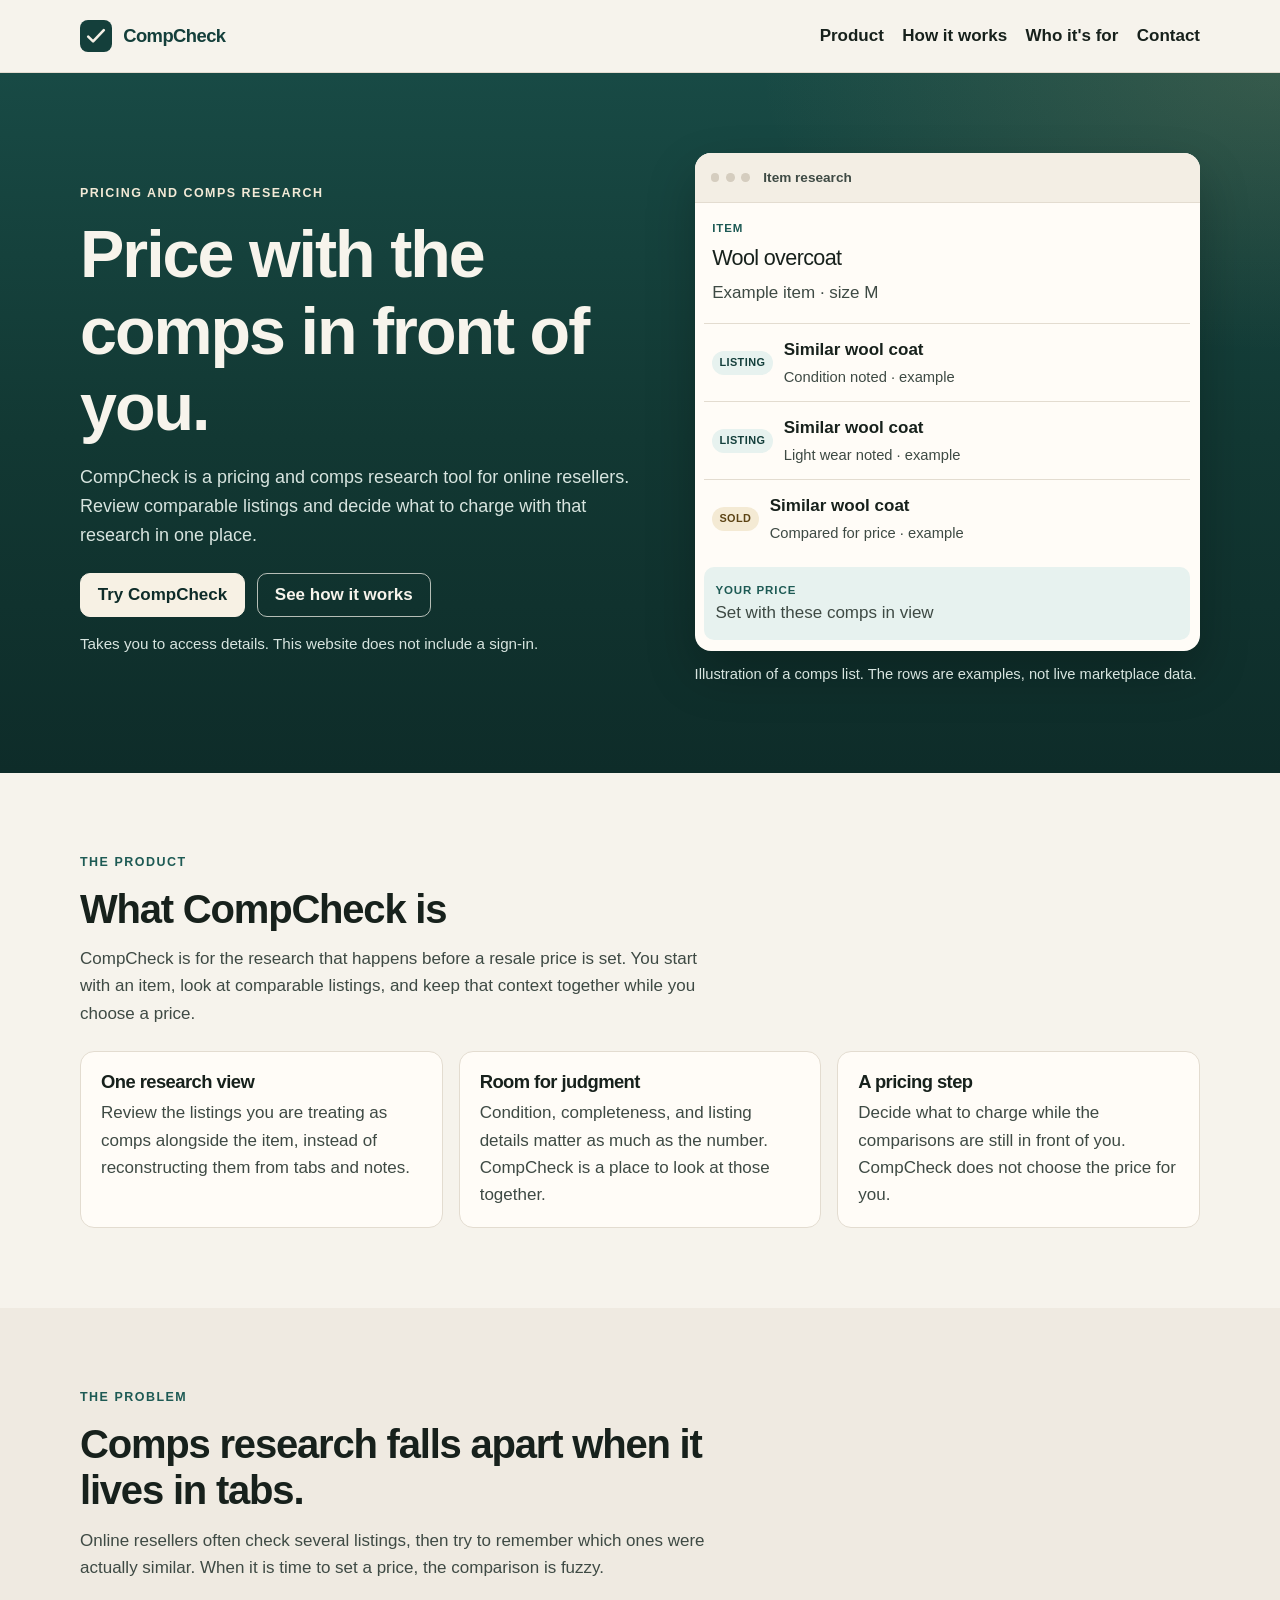
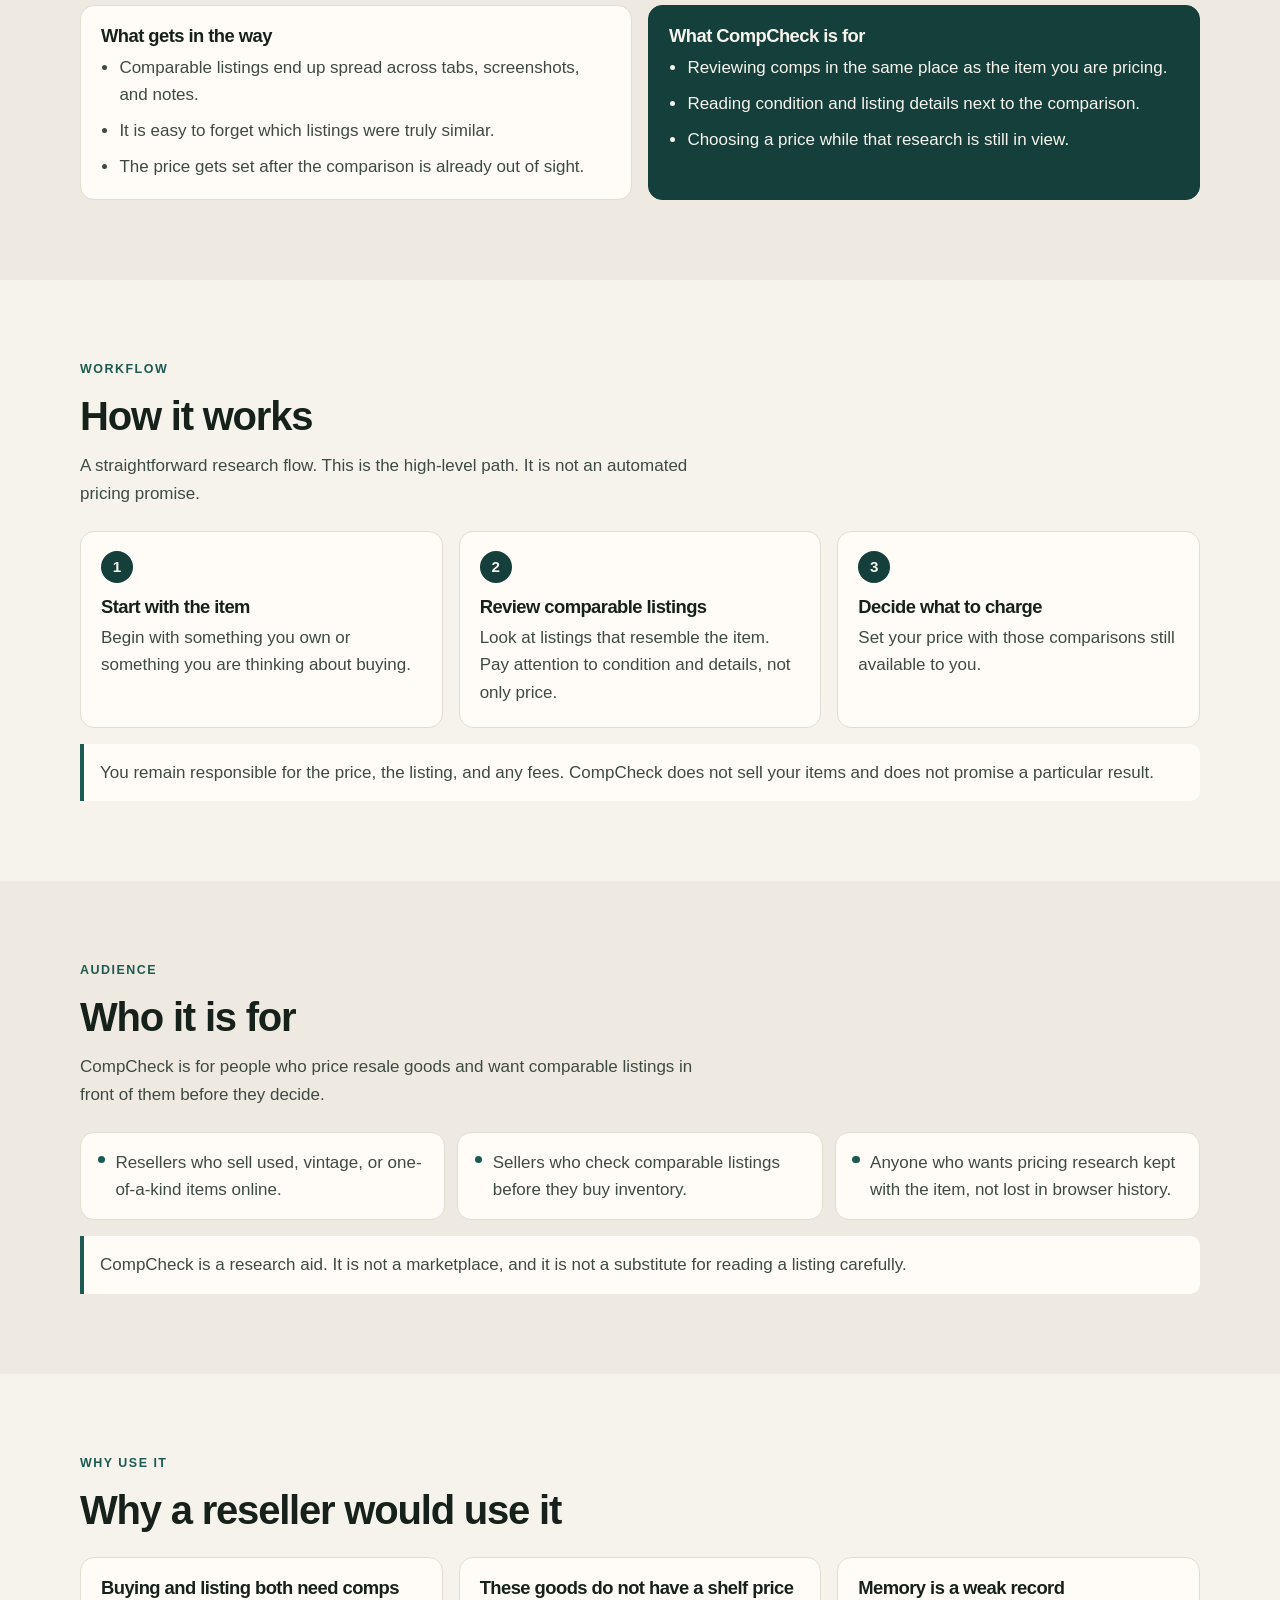
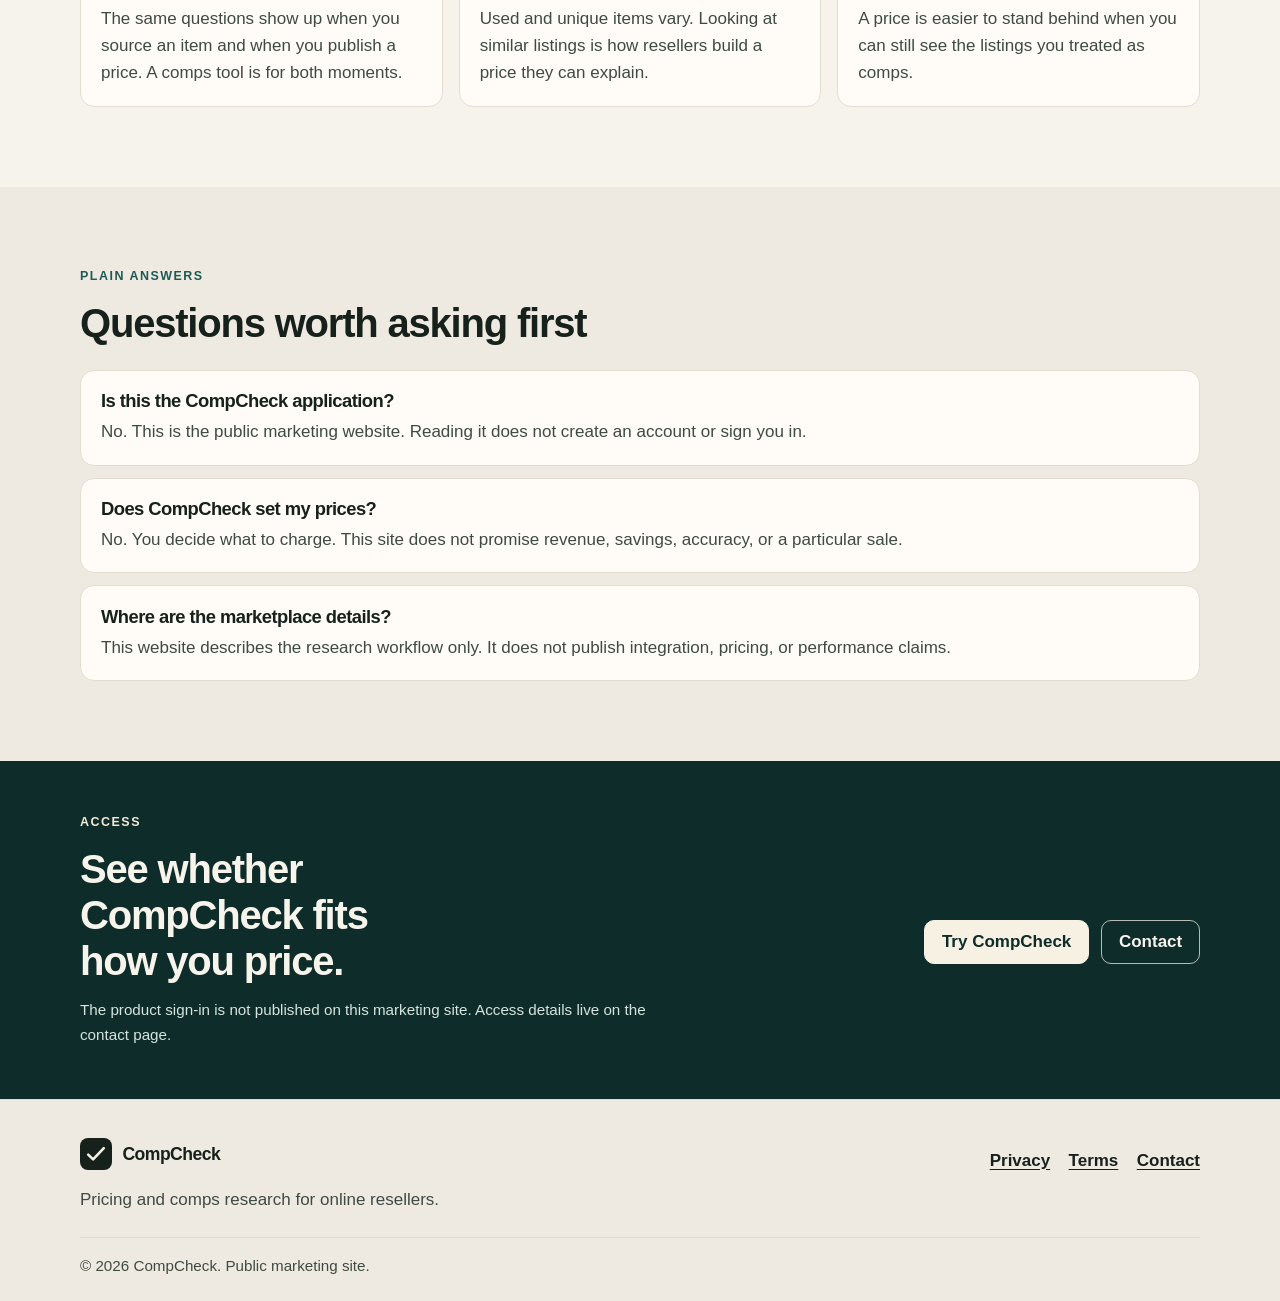
==== site/index.html @ 425932dc "Add the CompCheck public marketing site. Publish a static homepage with placeholder privacy, terms, " ====
<!DOCTYPE html>
<html lang="en">
<head>
  <meta charset="utf-8">
  <meta name="viewport" content="width=device-width, initial-scale=1">
  <title>CompCheck — Pricing and comps research for resellers</title>
  <meta name="description" content="CompCheck helps online resellers research comparable listings and price items with that research in one place.">
  <meta name="color-scheme" content="light">
  <meta name="theme-color" content="#143f3b">
  <meta name="robots" content="index, follow">
  <link rel="canonical" href="https://trippythrifter.github.io/COMPCHECK-homepage/">
  <meta property="og:title" content="CompCheck — Pricing and comps research for resellers">
  <meta property="og:description" content="CompCheck helps online resellers research comparable listings and price items with that research in one place.">
  <meta property="og:type" content="website">
  <meta property="og:url" content="https://trippythrifter.github.io/COMPCHECK-homepage/">
  <meta name="twitter:card" content="summary">
  <meta name="twitter:title" content="CompCheck — Pricing and comps research for resellers">
  <meta name="twitter:description" content="CompCheck helps online resellers research comparable listings and price items with that research in one place.">
  <link rel="icon" href="favicon.svg" type="image/svg+xml">
  <link rel="stylesheet" href="css/styles.css">
  <script type="application/ld+json">
    {
      "@context": "https://schema.org",
      "@type": "WebSite",
      "name": "CompCheck",
      "url": "https://trippythrifter.github.io/COMPCHECK-homepage/",
      "description": "Pricing and comps research for online resellers."
    }
  </script>
  <script>document.documentElement.classList.add("js");</script>
</head>
<body>
  <a class="skip-link" href="#main">Skip to content</a>
  <header class="site-header">
    <div class="container header-inner">
      <a class="brand" href="index.html">
        <svg class="brand-mark" viewBox="0 0 32 32" aria-hidden="true" focusable="false">
          <rect width="32" height="32" rx="8" fill="currentColor"/>
          <path d="M8.2 16.6 13.1 21.4 23.8 10.2" fill="none" stroke="#f4f0e6" stroke-width="2.6" stroke-linecap="round" stroke-linejoin="round"/>
        </svg>
        <span>CompCheck</span>
      </a>
      <button class="nav-toggle" type="button" aria-expanded="false" aria-controls="site-nav">
        <span class="nav-toggle-bars" aria-hidden="true"><span></span><span></span><span></span></span>
        <span class="nav-toggle-label">Menu</span>
      </button>
      <nav id="site-nav" class="site-nav" aria-label="Primary">
        <ul>
          <li><a href="#product">Product</a></li>
          <li><a href="#how-it-works">How it works</a></li>
          <li><a href="#who-its-for">Who it's for</a></li>
          <li><a href="contact.html">Contact</a></li>
        </ul>
      </nav>
    </div>
  </header>
  <main id="main">
    <section class="hero">
      <div class="container hero-grid">
        <div>
          <p class="eyebrow">Pricing and comps research</p>
          <h1>Price with the comps in front of you.</h1>
          <p class="hero-lead">CompCheck is a pricing and comps research tool for online resellers. Review comparable listings and decide what to charge with that research in one place.</p>
          <div class="actions">
            <a class="button button-primary" href="contact.html#request-access" aria-describedby="access-note">Try CompCheck</a>
            <a class="button button-secondary" href="#how-it-works">See how it works</a>
          </div>
          <p class="hero-note" id="access-note">Takes you to access details. This website does not include a sign-in.</p>
        </div>
        <figure class="preview">
          <div class="preview-window" aria-hidden="true">
            <div class="preview-toolbar">
              <span class="dot"></span>
              <span class="dot"></span>
              <span class="dot"></span>
              <span class="preview-title">Item research</span>
            </div>
            <div class="preview-item">
              <p class="preview-kicker">Item</p>
              <p class="preview-heading">Wool overcoat</p>
              <p class="preview-meta">Example item · size M</p>
            </div>
            <ul class="comp-list">
              <li>
                <span class="chip">Listing</span>
                <span class="comp-name">Similar wool coat</span>
                <span class="comp-meta">Condition noted · example</span>
              </li>
              <li>
                <span class="chip">Listing</span>
                <span class="comp-name">Similar wool coat</span>
                <span class="comp-meta">Light wear noted · example</span>
              </li>
              <li>
                <span class="chip chip-sold">Sold</span>
                <span class="comp-name">Similar wool coat</span>
                <span class="comp-meta">Compared for price · example</span>
              </li>
            </ul>
            <div class="preview-price">
              <p class="preview-kicker">Your price</p>
              <p>Set with these comps in view</p>
            </div>
          </div>
          <figcaption>Illustration of a comps list. The rows are examples, not live marketplace data.</figcaption>
        </figure>
      </div>
    </section>

    <section id="product" class="section">
      <div class="container">
        <div class="section-heading">
          <p class="eyebrow">The product</p>
          <h2>What CompCheck is</h2>
          <p class="section-intro">CompCheck is for the research that happens before a resale price is set. You start with an item, look at comparable listings, and keep that context together while you choose a price.</p>
        </div>
        <div class="cards">
          <article class="card">
            <h3>One research view</h3>
            <p>Review the listings you are treating as comps alongside the item, instead of reconstructing them from tabs and notes.</p>
          </article>
          <article class="card">
            <h3>Room for judgment</h3>
            <p>Condition, completeness, and listing details matter as much as the number. CompCheck is a place to look at those together.</p>
          </article>
          <article class="card">
            <h3>A pricing step</h3>
            <p>Decide what to charge while the comparisons are still in front of you. CompCheck does not choose the price for you.</p>
          </article>
        </div>
      </div>
    </section>

    <section id="problem" class="section section-alt">
      <div class="container">
        <div class="section-heading">
          <p class="eyebrow">The problem</p>
          <h2>Comps research falls apart when it lives in tabs.</h2>
          <p class="section-intro">Online resellers often check several listings, then try to remember which ones were actually similar. When it is time to set a price, the comparison is fuzzy.</p>
        </div>
        <div class="split">
          <article class="panel">
            <h3>What gets in the way</h3>
            <ul>
              <li>Comparable listings end up spread across tabs, screenshots, and notes.</li>
              <li>It is easy to forget which listings were truly similar.</li>
              <li>The price gets set after the comparison is already out of sight.</li>
            </ul>
          </article>
          <article class="panel panel-accent">
            <h3>What CompCheck is for</h3>
            <ul>
              <li>Reviewing comps in the same place as the item you are pricing.</li>
              <li>Reading condition and listing details next to the comparison.</li>
              <li>Choosing a price while that research is still in view.</li>
            </ul>
          </article>
        </div>
      </div>
    </section>

    <section id="how-it-works" class="section">
      <div class="container">
        <div class="section-heading">
          <p class="eyebrow">Workflow</p>
          <h2>How it works</h2>
          <p class="section-intro">A straightforward research flow. This is the high-level path. It is not an automated pricing promise.</p>
        </div>
        <ol class="steps">
          <li>
            <span class="step-num" aria-hidden="true">1</span>
            <h3>Start with the item</h3>
            <p>Begin with something you own or something you are thinking about buying.</p>
          </li>
          <li>
            <span class="step-num" aria-hidden="true">2</span>
            <h3>Review comparable listings</h3>
            <p>Look at listings that resemble the item. Pay attention to condition and details, not only price.</p>
          </li>
          <li>
            <span class="step-num" aria-hidden="true">3</span>
            <h3>Decide what to charge</h3>
            <p>Set your price with those comparisons still available to you.</p>
          </li>
        </ol>
        <p class="callout">You remain responsible for the price, the listing, and any fees. CompCheck does not sell your items and does not promise a particular result.</p>
      </div>
    </section>

    <section id="who-its-for" class="section section-alt">
      <div class="container">
        <div class="section-heading">
          <p class="eyebrow">Audience</p>
          <h2>Who it is for</h2>
          <p class="section-intro">CompCheck is for people who price resale goods and want comparable listings in front of them before they decide.</p>
        </div>
        <ul class="audience">
          <li>Resellers who sell used, vintage, or one-of-a-kind items online.</li>
          <li>Sellers who check comparable listings before they buy inventory.</li>
          <li>Anyone who wants pricing research kept with the item, not lost in browser history.</li>
        </ul>
        <p class="callout">CompCheck is a research aid. It is not a marketplace, and it is not a substitute for reading a listing carefully.</p>
      </div>
    </section>

    <section id="why" class="section">
      <div class="container">
        <div class="section-heading">
          <p class="eyebrow">Why use it</p>
          <h2>Why a reseller would use it</h2>
        </div>
        <div class="reasons">
          <article class="reason">
            <h3>Buying and listing both need comps</h3>
            <p>The same questions show up when you source an item and when you publish a price. A comps tool is for both moments.</p>
          </article>
          <article class="reason">
            <h3>These goods do not have a shelf price</h3>
            <p>Used and unique items vary. Looking at similar listings is how resellers build a price they can explain.</p>
          </article>
          <article class="reason">
            <h3>Memory is a weak record</h3>
            <p>A price is easier to stand behind when you can still see the listings you treated as comps.</p>
          </article>
        </div>
      </div>
    </section>

    <section id="questions" class="section section-alt">
      <div class="container">
        <div class="section-heading">
          <p class="eyebrow">Plain answers</p>
          <h2>Questions worth asking first</h2>
        </div>
        <div class="faq">
          <article class="faq-item">
            <h3>Is this the CompCheck application?</h3>
            <p>No. This is the public marketing website. Reading it does not create an account or sign you in.</p>
          </article>
          <article class="faq-item">
            <h3>Does CompCheck set my prices?</h3>
            <p>No. You decide what to charge. This site does not promise revenue, savings, accuracy, or a particular sale.</p>
          </article>
          <article class="faq-item">
            <h3>Where are the marketplace details?</h3>
            <p>This website describes the research workflow only. It does not publish integration, pricing, or performance claims.</p>
          </article>
        </div>
      </div>
    </section>

    <section class="cta-band" aria-labelledby="cta-title">
      <div class="container cta-inner">
        <div>
          <p class="eyebrow">Access</p>
          <h2 id="cta-title">See whether CompCheck fits how you price.</h2>
          <p class="fine-print">The product sign-in is not published on this marketing site. Access details live on the contact page.</p>
        </div>
        <div class="actions">
          <a class="button button-primary" href="contact.html#request-access">Try CompCheck</a>
          <a class="button button-secondary" href="contact.html">Contact</a>
        </div>
      </div>
    </section>
  </main>
  <footer class="site-footer">
    <div class="container footer-grid">
      <div>
        <a class="footer-brand" href="index.html">
          <svg class="brand-mark" viewBox="0 0 32 32" aria-hidden="true" focusable="false">
            <rect width="32" height="32" rx="8" fill="currentColor"/>
            <path d="M8.2 16.6 13.1 21.4 23.8 10.2" fill="none" stroke="#f4f0e6" stroke-width="2.6" stroke-linecap="round" stroke-linejoin="round"/>
          </svg>
          <span>CompCheck</span>
        </a>
        <p class="footer-tag">Pricing and comps research for online resellers.</p>
      </div>
      <nav aria-label="Footer">
        <ul>
          <li><a href="privacy.html">Privacy</a></li>
          <li><a href="terms.html">Terms</a></li>
          <li><a href="contact.html">Contact</a></li>
        </ul>
      </nav>
    </div>
    <div class="container">
      <p class="footer-meta">© 2026 CompCheck. Public marketing site.</p>
    </div>
  </footer>
  <script src="js/nav.js" defer></script>
</body>
</html>
---- site/css/styles.css ----
:root {
  --ink: #17211c;
  --ink-soft: #3e4a44;
  --paper: #f6f3ec;
  --paper-raised: #fffcf7;
  --paper-deep: #efeae1;
  --line: #e3dcd0;
  --spruce: #143f3b;
  --spruce-mid: #1d5a54;
  --spruce-deep: #0e2c29;
  --hero-top: #184a45;
  --foam: #e7f2ef;
  --cream: #f7f4ec;
  --cream-strong: #f7f1e4;
  --brass-soft: #f4ead4;
  --brass-ink: #5c4314;
  --focus: #0c5c56;
  --header-offset: 5.25rem;
  --radius: 14px;
  --font: Inter, "Segoe UI", Roboto, "Helvetica Neue", Arial, sans-serif;
}

*,
*::before,
*::after {
  box-sizing: border-box;
}

html {
  scroll-behavior: smooth;
}

body {
  margin: 0;
  font-family: var(--font);
  font-size: 1.0625rem;
  line-height: 1.6;
  color: var(--ink);
  background: var(--paper);
  overflow-x: clip;
}

img {
  max-width: 100%;
  height: auto;
}

h1,
h2,
h3 {
  margin: 0;
  line-height: 1.15;
  font-weight: 700;
  letter-spacing: -0.03em;
}

p {
  margin: 0;
}

a {
  color: var(--spruce);
}

a:hover {
  color: var(--spruce-deep);
}

:focus-visible {
  outline: 3px solid var(--focus);
  outline-offset: 3px;
}

.skip-link {
  position: absolute;
  left: 1rem;
  top: 1rem;
  z-index: 100;
  padding: 0.6rem 0.85rem;
  border-radius: 8px;
  background: #fff;
  color: var(--ink);
  text-decoration: none;
  font-weight: 700;
  transform: translateY(-200%);
}

.skip-link:focus {
  transform: translateY(0);
}

.container {
  width: min(1120px, calc(100% - 2rem));
  margin-inline: auto;
}

.site-header {
  position: sticky;
  top: 0;
  z-index: 40;
  background: var(--paper);
  border-bottom: 1px solid var(--line);
}

.header-inner {
  position: relative;
  display: flex;
  flex-wrap: wrap;
  align-items: center;
  justify-content: space-between;
  min-height: 4.5rem;
  gap: 0.25rem 1rem;
}

.brand {
  display: inline-flex;
  align-items: center;
  gap: 0.7rem;
  color: var(--spruce);
  text-decoration: none;
  font-weight: 700;
  letter-spacing: -0.03em;
  font-size: 1.15rem;
}

.brand:hover {
  color: var(--spruce-deep);
}

.brand-mark {
  width: 2rem;
  height: 2rem;
  display: block;
  flex: none;
}

.nav-toggle {
  display: none;
  align-items: center;
  gap: 0.55rem;
  min-height: 44px;
  padding: 0.35rem 0.7rem;
  border: 1px solid var(--line);
  border-radius: 10px;
  background: var(--paper-raised);
  color: var(--ink);
  font: inherit;
  font-weight: 700;
  cursor: pointer;
}

.js .nav-toggle {
  display: inline-flex;
}

.nav-toggle-bars {
  display: grid;
  gap: 4px;
  width: 1rem;
}

.nav-toggle-bars span {
  display: block;
  height: 2px;
  border-radius: 2px;
  background: var(--spruce);
}

.site-nav ul {
  list-style: none;
  margin: 0;
  padding: 0;
  display: grid;
}

.site-nav {
  flex: 1 0 100%;
}

.site-nav a {
  display: flex;
  align-items: center;
  min-height: 44px;
  color: var(--ink);
  text-decoration: none;
  font-weight: 600;
}

.site-nav a:hover,
.site-nav a[aria-current="page"] {
  text-decoration: underline;
  text-underline-offset: 0.22em;
}

.js .site-nav {
  display: none;
}

.js .site-nav.is-open {
  display: block;
  position: absolute;
  z-index: 50;
  top: calc(100% + 0.4rem);
  left: 0;
  right: 0;
  padding: 0.35rem 0.85rem 0.7rem;
  border: 1px solid var(--line);
  border-radius: 12px;
  background: var(--paper);
  box-shadow: 0 16px 40px rgba(16, 32, 28, 0.12);
}

.hero {
  background:
    radial-gradient(900px 480px at 100% 0%, rgba(212, 176, 112, 0.16), transparent 58%),
    linear-gradient(180deg, var(--hero-top) 0%, #123833 52%, var(--spruce-deep) 100%);
  color: var(--cream);
}

.hero-grid {
  display: grid;
  gap: 2.5rem;
  align-items: center;
  padding: 3.25rem 0 3.75rem;
}

.eyebrow {
  margin: 0 0 0.8rem;
  font-size: 0.78rem;
  font-weight: 700;
  letter-spacing: 0.12em;
  text-transform: uppercase;
  color: var(--spruce-mid);
}

.hero .eyebrow,
.page-hero .eyebrow,
.cta-band .eyebrow {
  color: #f3ead7;
}

.hero h1 {
  max-width: 11em;
  font-size: clamp(2.4rem, 6vw, 4.15rem);
  color: var(--cream);
}

.hero-lead {
  max-width: 38rem;
  margin-top: 1.1rem;
  font-size: 1.125rem;
  color: #d7e4df;
}

.actions {
  display: flex;
  flex-wrap: wrap;
  gap: 0.75rem;
  margin-top: 1.5rem;
}

.button {
  display: inline-flex;
  align-items: center;
  justify-content: center;
  min-height: 44px;
  padding: 0.65rem 1.05rem;
  border-radius: 10px;
  border: 1px solid transparent;
  font-weight: 700;
  line-height: 1.2;
  text-decoration: none;
}

.button-primary {
  background: var(--spruce);
  border-color: var(--spruce);
  color: var(--cream);
}

.button-primary:hover {
  background: var(--spruce-mid);
  border-color: var(--spruce-mid);
  color: var(--cream);
}

.button-secondary {
  background: transparent;
  border-color: var(--spruce);
  color: var(--spruce);
}

.button-secondary:hover {
  background: var(--foam);
  color: var(--spruce-deep);
}

.hero .button-primary,
.cta-band .button-primary {
  background: var(--cream-strong);
  border-color: var(--cream-strong);
  color: var(--spruce-deep);
}

.hero .button-primary:hover,
.cta-band .button-primary:hover {
  background: #fff;
  border-color: #fff;
  color: var(--spruce-deep);
}

.hero .button-secondary,
.cta-band .button-secondary {
  border-color: rgba(247, 244, 236, 0.72);
  color: var(--cream);
}

.hero .button-secondary:hover,
.cta-band .button-secondary:hover {
  background: rgba(247, 244, 236, 0.08);
  color: #fff;
}

.hero :focus-visible,
.cta-band :focus-visible,
.page-hero :focus-visible {
  outline-color: #f3ead7;
}

.hero-note,
.fine-print {
  margin-top: 0.9rem;
  max-width: 38rem;
  color: #d7e4df;
  font-size: 0.95rem;
}

.preview {
  margin: 0;
}

.preview-window {
  border-radius: 16px;
  background: var(--paper-raised);
  color: var(--ink);
  box-shadow: 0 22px 50px rgba(0, 0, 0, 0.24);
  overflow: hidden;
}

.preview-toolbar {
  display: flex;
  align-items: center;
  gap: 0.4rem;
  padding: 0.85rem 1rem;
  background: #f3eee4;
  border-bottom: 1px solid var(--line);
}

.dot {
  width: 0.55rem;
  height: 0.55rem;
  border-radius: 50%;
  background: #d5cdbf;
}

.preview-title {
  margin-left: 0.45rem;
  font-size: 0.85rem;
  font-weight: 700;
  color: var(--ink-soft);
}

.preview-item,
.preview-price {
  padding: 1rem 1.1rem 0.2rem;
}

.preview-kicker {
  font-size: 0.72rem;
  font-weight: 700;
  letter-spacing: 0.08em;
  text-transform: uppercase;
  color: var(--spruce-mid);
}

.preview-heading {
  margin-top: 0.2rem;
  font-size: 1.35rem;
  letter-spacing: -0.03em;
}

.preview-meta {
  margin: 0.25rem 0 0.85rem;
  color: var(--ink-soft);
}

.comp-list {
  list-style: none;
  margin: 0;
  padding: 0 0.6rem 0.4rem;
}

.comp-list li {
  display: grid;
  grid-template-columns: auto 1fr;
  gap: 0.15rem 0.7rem;
  padding: 0.75rem 0.5rem;
  border-top: 1px solid var(--line);
}

.chip {
  grid-row: span 2;
  align-self: center;
  padding: 0.2rem 0.45rem;
  border-radius: 999px;
  background: var(--foam);
  color: var(--spruce);
  font-size: 0.68rem;
  font-weight: 700;
  letter-spacing: 0.04em;
  text-transform: uppercase;
}

.chip-sold {
  background: var(--brass-soft);
  color: var(--brass-ink);
}

.comp-name {
  font-weight: 700;
}

.comp-meta {
  color: var(--ink-soft);
  font-size: 0.92rem;
}

.preview-price {
  margin: 0.2rem 0.6rem 0.7rem;
  padding: 0.85rem 0.7rem;
  border-radius: 10px;
  background: var(--foam);
}

.preview-price p:last-child {
  color: var(--ink-soft);
}

.preview figcaption {
  margin-top: 0.75rem;
  color: #d7e4df;
  font-size: 0.92rem;
}

.section {
  padding: 4rem 0;
}

.section-alt {
  background: var(--paper-deep);
}

.section-heading {
  max-width: 40rem;
  margin-bottom: 1.5rem;
}

.section-heading h2,
.prose h1,
.page-hero h1 {
  font-size: clamp(1.8rem, 3.4vw, 2.5rem);
}

.section-intro {
  margin-top: 0.85rem;
  color: var(--ink-soft);
  max-width: 42rem;
}

.cards,
.reasons,
.audience,
.split {
  display: grid;
  gap: 1rem;
}

.card,
.panel,
.reason,
.audience li,
.faq-item {
  background: var(--paper-raised);
  border: 1px solid var(--line);
  border-radius: var(--radius);
  padding: 1.2rem 1.25rem;
}

.card h3,
.panel h3,
.reason h3,
.faq-item h3,
.steps h3 {
  font-size: 1.15rem;
  margin-bottom: 0.45rem;
}

.card p,
.panel li,
.reason p,
.audience li,
.faq-item p,
.steps p {
  color: var(--ink-soft);
}

.panel ul {
  margin: 0;
  padding-left: 1.15rem;
}

.panel li + li {
  margin-top: 0.55rem;
}

.audience {
  gap: 0.75rem;
  margin: 0;
  padding: 0;
}

.audience li {
  position: relative;
  list-style: none;
  margin: 0;
  padding: 1rem 1.15rem 1rem 2.15rem;
}

.audience li::before {
  content: "";
  position: absolute;
  left: 1.05rem;
  top: 1.45rem;
  width: 0.45rem;
  height: 0.45rem;
  border-radius: 50%;
  background: var(--spruce-mid);
}

.panel-accent {
  background: var(--spruce);
  border-color: var(--spruce);
  color: var(--cream);
}

.panel-accent h3,
.panel-accent li {
  color: var(--cream);
}

.steps {
  list-style: none;
  margin: 0;
  padding: 0;
  display: grid;
  gap: 1rem;
}

.steps li {
  background: var(--paper-raised);
  border: 1px solid var(--line);
  border-radius: var(--radius);
  padding: 1.2rem 1.25rem 1.3rem;
}

.step-num {
  display: grid;
  place-items: center;
  width: 2rem;
  height: 2rem;
  margin-bottom: 0.8rem;
  border-radius: 999px;
  background: var(--spruce);
  color: var(--cream);
  font-size: 0.95rem;
  font-weight: 700;
}

.callout {
  margin-top: 1rem;
  padding: 0.95rem 1rem;
  border-left: 4px solid var(--spruce-mid);
  background: var(--paper-raised);
  color: var(--ink-soft);
  border-radius: 0 10px 10px 0;
}

.faq {
  display: grid;
  gap: 0.75rem;
}

.cta-band {
  background: var(--spruce-deep);
  color: var(--cream);
}

.cta-inner {
  display: grid;
  gap: 1.25rem;
  padding: 3.25rem 0;
}

.cta-band h2 {
  font-size: clamp(1.8rem, 3.4vw, 2.5rem);
  max-width: 16ch;
}

.page-hero {
  background: var(--spruce);
  color: var(--cream);
  padding: 2.75rem 0 2.4rem;
}

.page-hero p {
  max-width: 40rem;
  margin-top: 0.75rem;
  color: #d7e4df;
}

.prose {
  max-width: 42rem;
}

.prose h2 {
  margin-top: 2rem;
  font-size: 1.45rem;
}

.prose p,
.prose li {
  margin-top: 0.75rem;
}

.prose ul {
  margin: 0.4rem 0 0;
  padding-left: 1.2rem;
}

.prose a {
  font-weight: 700;
  text-underline-offset: 0.18em;
}

.notice {
  padding: 0.95rem 1rem;
  border: 1px solid #d9c59a;
  border-radius: 12px;
  background: var(--brass-soft);
  color: var(--ink);
}

.notice strong {
  color: var(--brass-ink);
}

.site-footer {
  background: var(--paper-deep);
  border-top: 1px solid var(--line);
  padding: 2.4rem 0 1.4rem;
}

.footer-grid {
  display: grid;
  gap: 1.25rem;
}

.footer-brand {
  display: inline-flex;
  align-items: center;
  gap: 0.65rem;
  color: var(--spruce);
  font-weight: 700;
  font-size: 1.1rem;
  letter-spacing: -0.03em;
  text-decoration: none;
}

.footer-tag,
.footer-meta {
  margin-top: 0.45rem;
  color: var(--ink-soft);
}

.site-footer ul {
  list-style: none;
  display: flex;
  flex-wrap: wrap;
  gap: 0.35rem 1.15rem;
  margin: 0;
  padding: 0;
}

.site-footer a {
  color: var(--ink);
  font-weight: 700;
  text-underline-offset: 0.18em;
}

.site-footer nav a {
  display: inline-flex;
  align-items: center;
  min-height: 44px;
}

.footer-meta {
  margin-top: 1.5rem;
  padding-top: 1rem;
  border-top: 1px solid var(--line);
  font-size: 0.95rem;
}

[id] {
  scroll-margin-top: 5.5rem;
}

@media (min-width: 760px) {
  .container {
    width: min(1120px, calc(100% - 3rem));
  }

  .header-inner {
    flex-wrap: nowrap;
  }

  .site-nav {
    flex: 0 1 auto;
  }

  .nav-toggle,
  .js .nav-toggle {
    display: none;
  }

  .js .site-nav,
  .js .site-nav.is-open {
    display: block;
    position: static;
    padding: 0;
    border: 0;
    border-radius: 0;
    background: transparent;
    box-shadow: none;
  }

  .site-nav ul {
    display: flex;
    align-items: center;
    gap: 0.25rem 1.15rem;
  }

  .hero-grid {
    grid-template-columns: 1.05fr 0.95fr;
    gap: 3.5rem;
    padding: 5rem 0 5.4rem;
  }

  .cards,
  .steps,
  .reasons {
    grid-template-columns: repeat(3, 1fr);
  }

  .split {
    grid-template-columns: 1fr 1fr;
    align-items: stretch;
  }

  .cta-inner,
  .footer-grid {
    grid-template-columns: 1.4fr auto;
    align-items: center;
  }

  .footer-grid {
    align-items: start;
  }

  .section {
    padding: 5rem 0;
  }
}

@media (min-width: 1040px) {
  .audience {
    grid-template-columns: repeat(3, 1fr);
  }
}

@media (forced-colors: active) {
  .button,
  .card,
  .panel,
  .steps li,
  .notice,
  .preview-window {
    border: 1px solid CanvasText;
  }
}

@media (prefers-reduced-motion: reduce) {
  html {
    scroll-behavior: auto;
  }
}
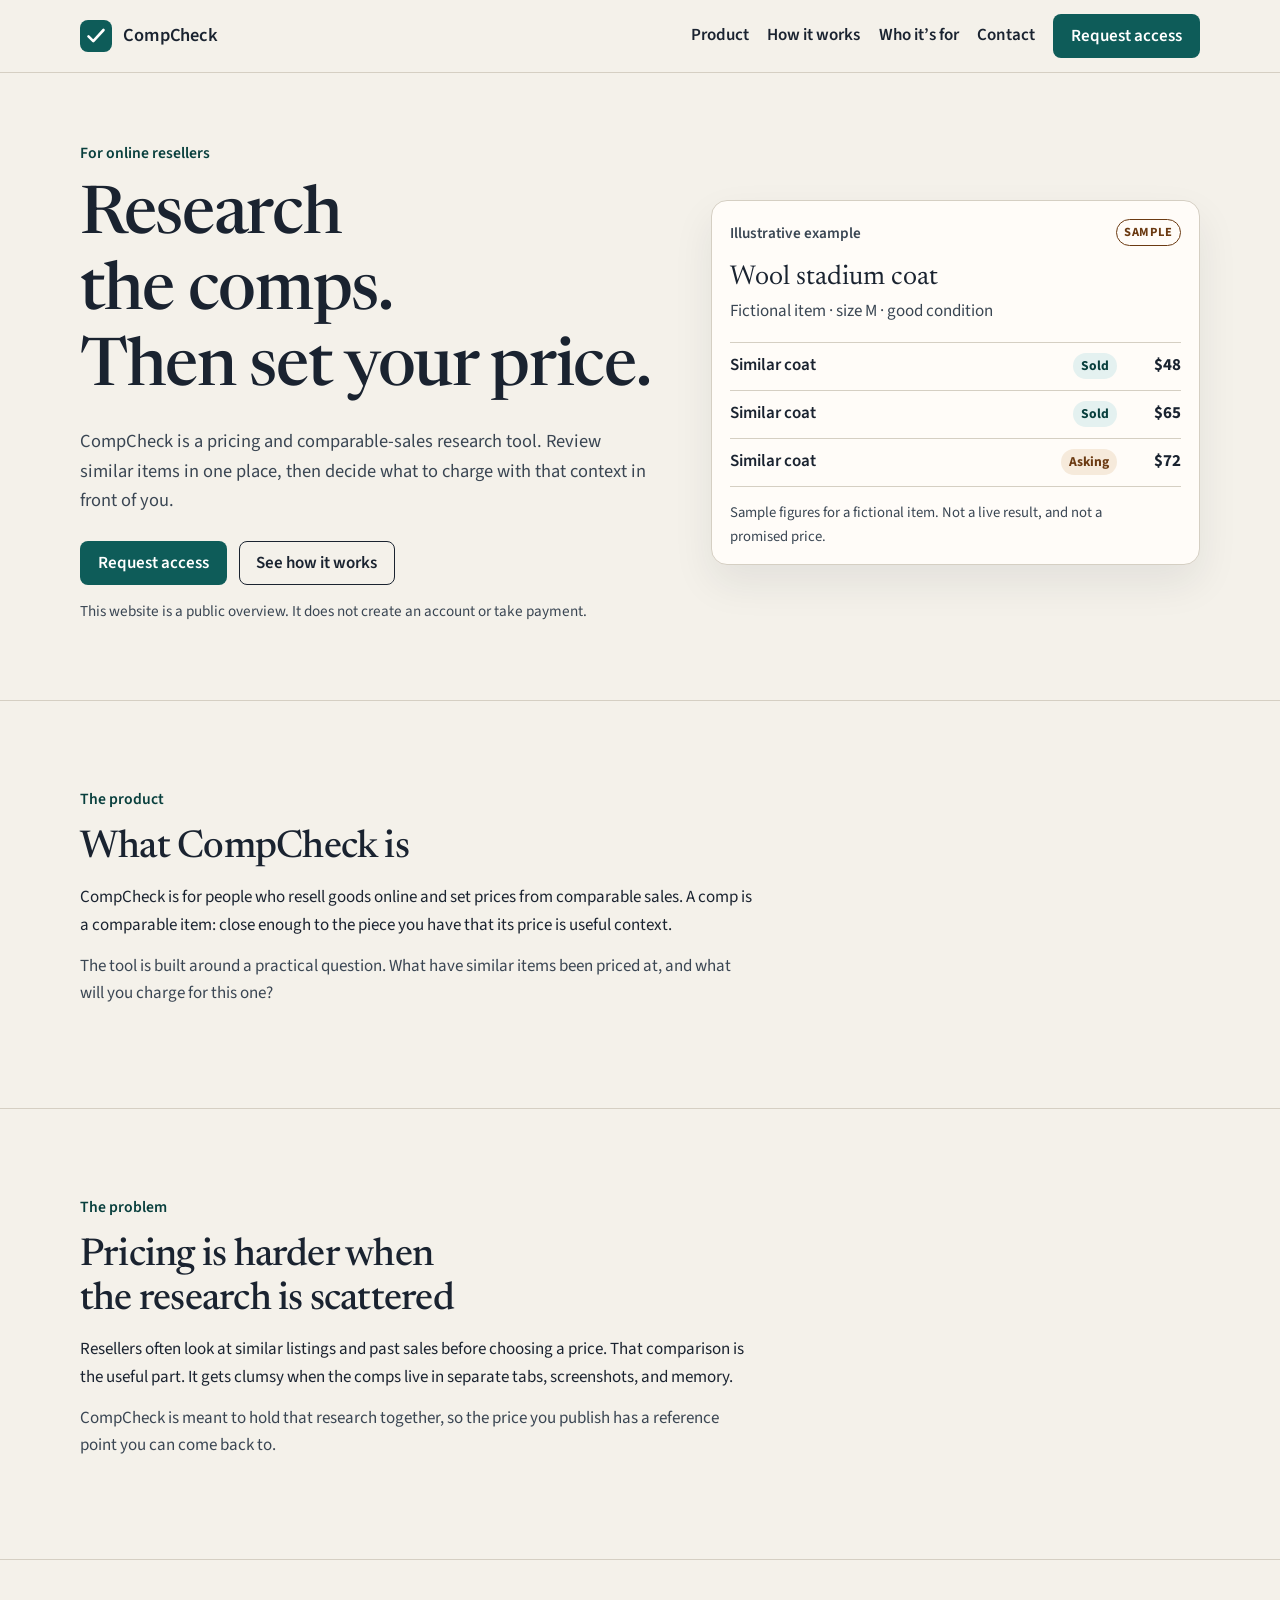
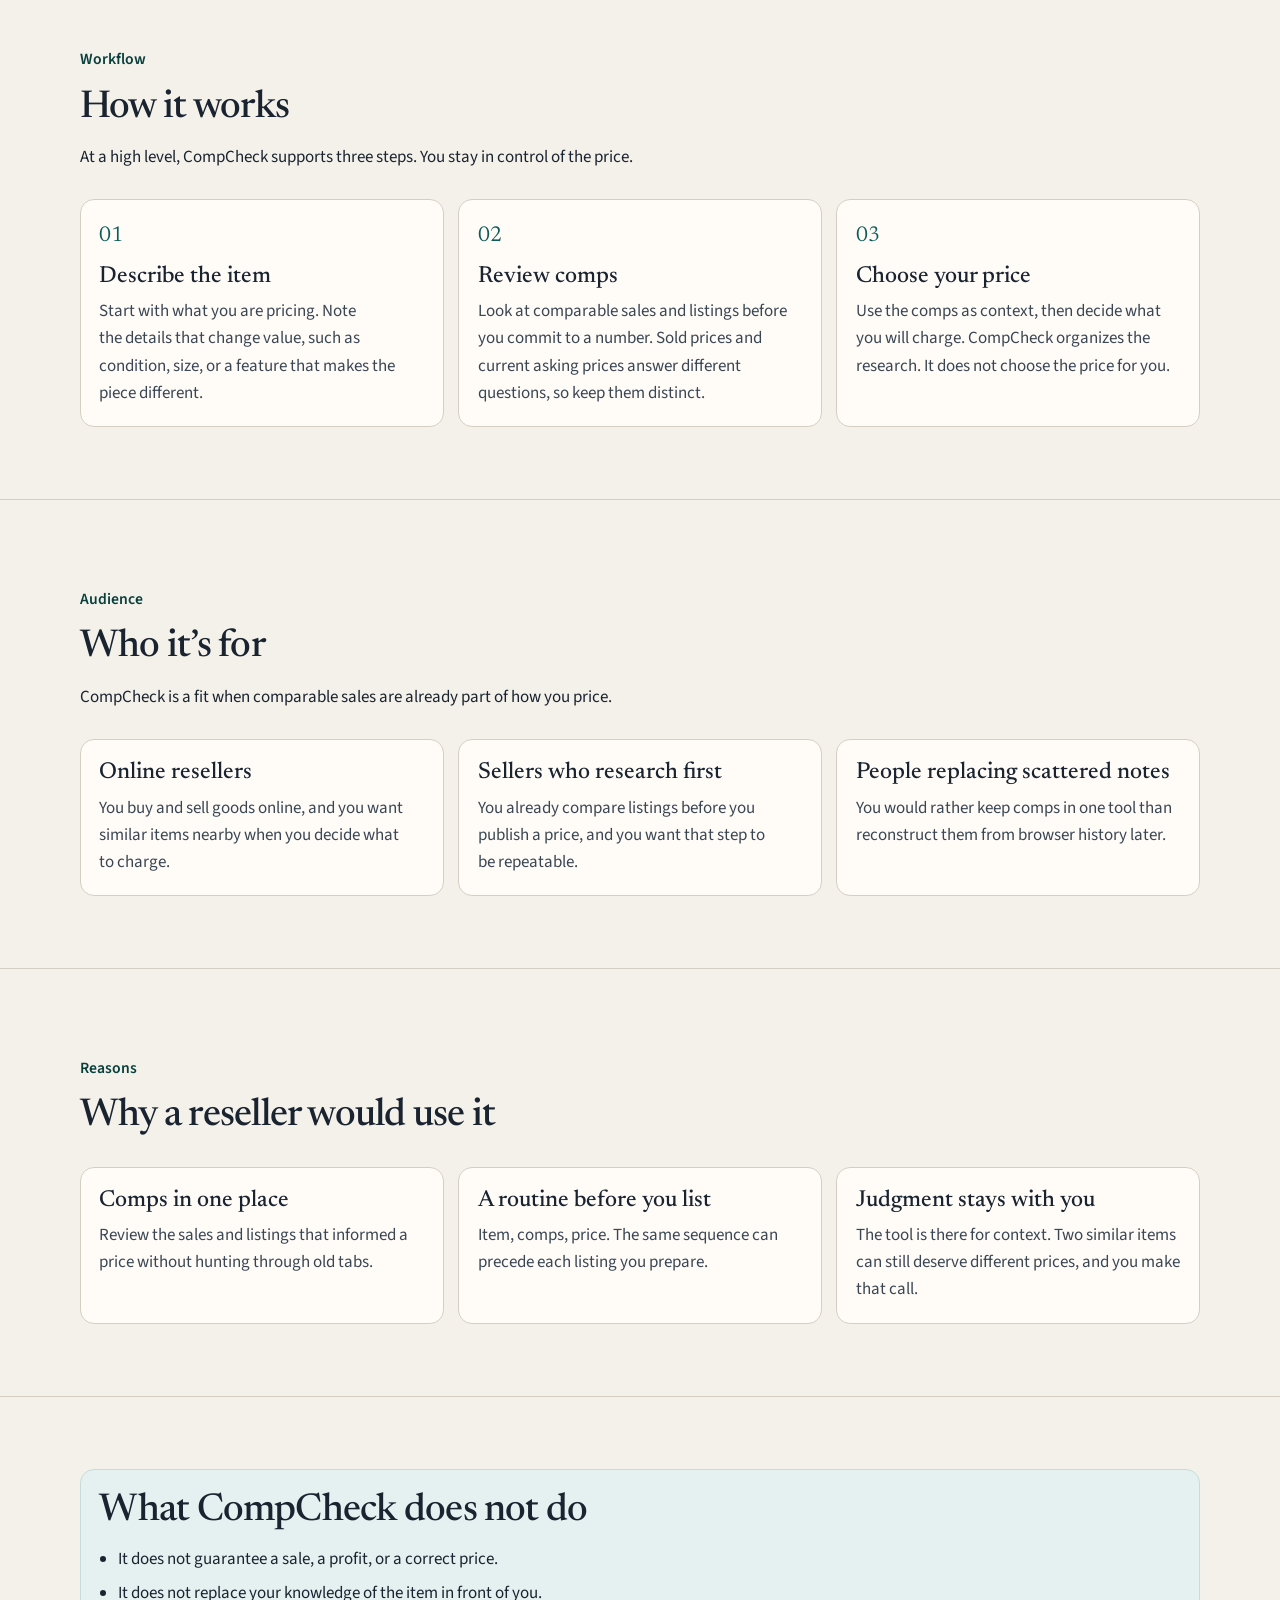
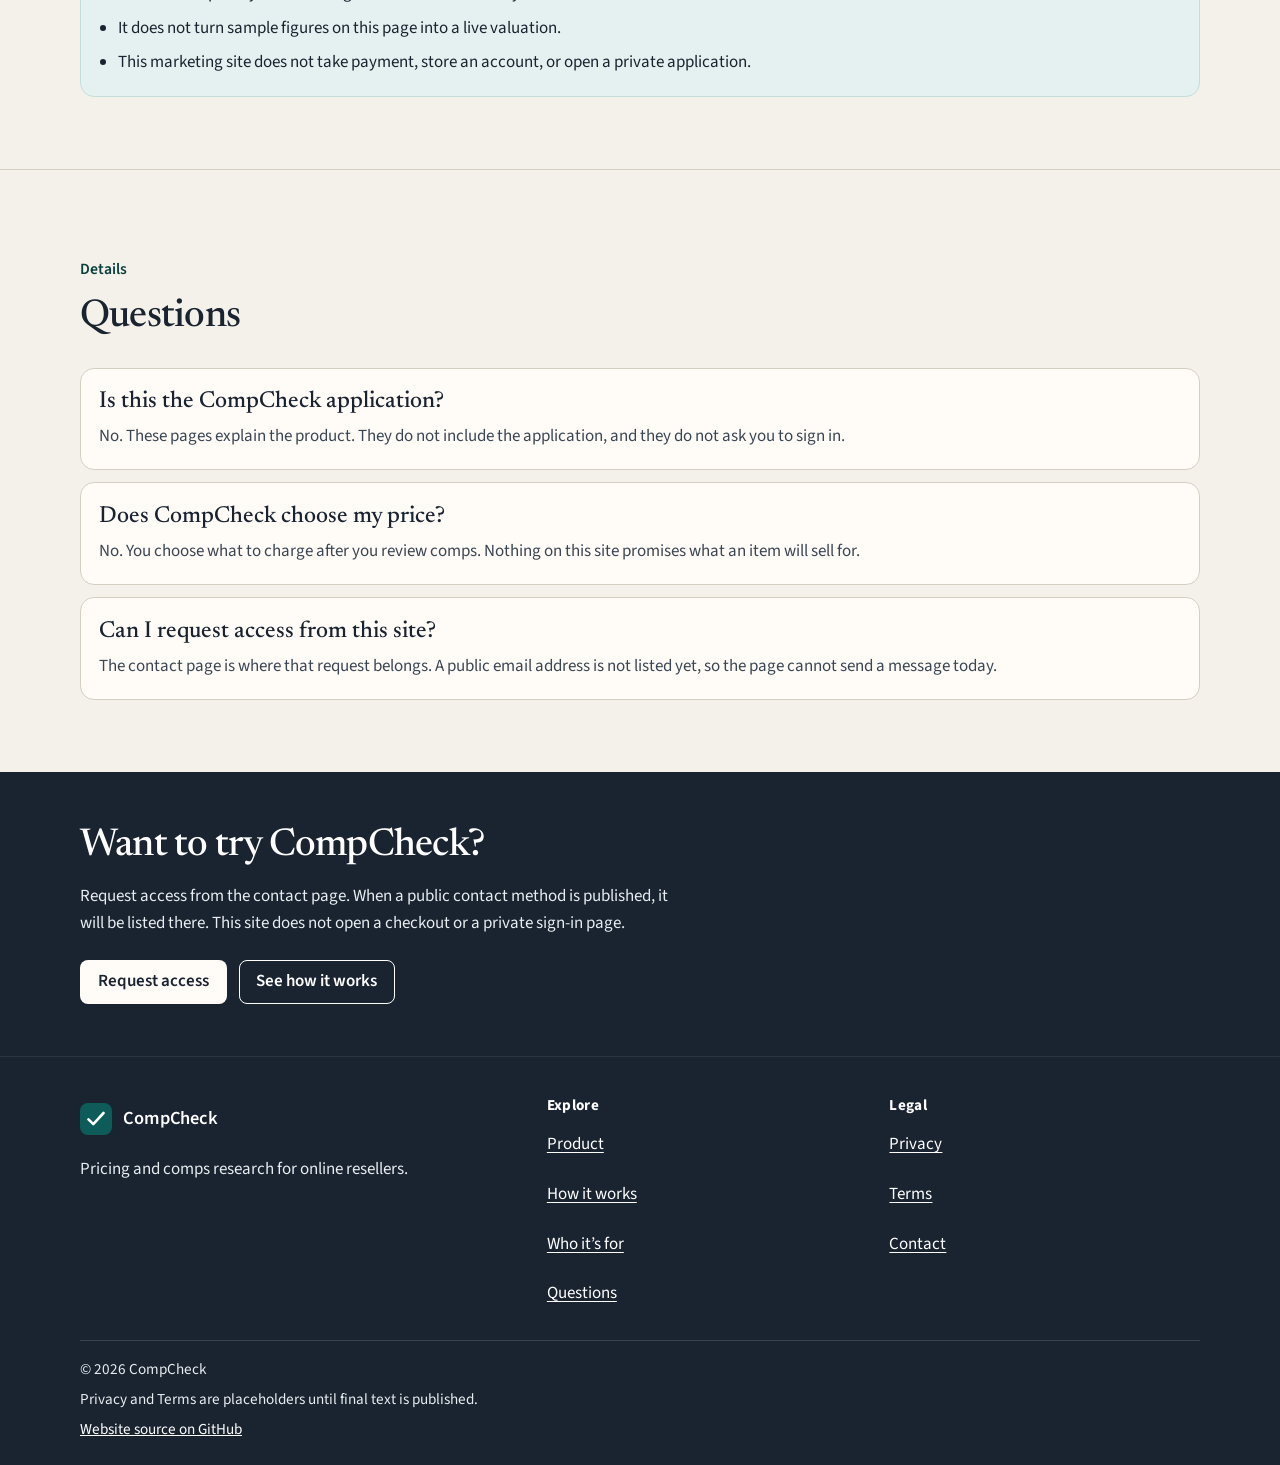
==== commit 3dfcabf6: "Add the CompCheck public marketing site. Publish a static homepage with contact, privacy, and terms " ====
--- a/site/index.html
+++ b/site/index.html
@@ -3,279 +3,296 @@
 <head>
   <meta charset="utf-8">
   <meta name="viewport" content="width=device-width, initial-scale=1">
-  <title>CompCheck — Pricing and comps research for resellers</title>
-  <meta name="description" content="CompCheck helps online resellers research comparable listings and price items with that research in one place.">
-  <meta name="color-scheme" content="light">
-  <meta name="theme-color" content="#143f3b">
-  <meta name="robots" content="index, follow">
+  <title>CompCheck — Reseller pricing and comps research</title>
+  <meta name="description" content="CompCheck helps online resellers review comparable sales before they choose a price. A public overview of the pricing and comps research tool.">
   <link rel="canonical" href="https://trippythrifter.github.io/COMPCHECK-homepage/">
-  <meta property="og:title" content="CompCheck — Pricing and comps research for resellers">
-  <meta property="og:description" content="CompCheck helps online resellers research comparable listings and price items with that research in one place.">
+  <meta name="theme-color" content="#f4f1ea">
+  <meta property="og:title" content="CompCheck — Reseller pricing and comps research">
+  <meta property="og:description" content="CompCheck helps online resellers review comparable sales before they choose a price.">
   <meta property="og:type" content="website">
   <meta property="og:url" content="https://trippythrifter.github.io/COMPCHECK-homepage/">
-  <meta name="twitter:card" content="summary">
-  <meta name="twitter:title" content="CompCheck — Pricing and comps research for resellers">
-  <meta name="twitter:description" content="CompCheck helps online resellers research comparable listings and price items with that research in one place.">
-  <link rel="icon" href="favicon.svg" type="image/svg+xml">
+  <meta property="og:image" content="https://trippythrifter.github.io/COMPCHECK-homepage/assets/og.png">
+  <meta property="og:image:alt" content="CompCheck: research the comps, then set your price.">
+  <meta name="twitter:card" content="summary_large_image">
+  <meta name="twitter:title" content="CompCheck — Reseller pricing and comps research">
+  <meta name="twitter:description" content="CompCheck helps online resellers review comparable sales before they choose a price.">
+  <meta name="twitter:image" content="https://trippythrifter.github.io/COMPCHECK-homepage/assets/og.png">
+  <link rel="icon" href="assets/favicon.svg" type="image/svg+xml">
+  <link rel="icon" href="assets/favicon-32.png" type="image/png" sizes="32x32">
+  <link rel="apple-touch-icon" href="assets/apple-touch-icon.png">
+  <link rel="preload" href="assets/fonts/source-sans-3-latin.woff2" as="font" type="font/woff2" crossorigin>
+  <link rel="preload" href="assets/fonts/newsreader-latin.woff2" as="font" type="font/woff2" crossorigin>
   <link rel="stylesheet" href="css/styles.css">
   <script type="application/ld+json">
-    {
-      "@context": "https://schema.org",
-      "@type": "WebSite",
-      "name": "CompCheck",
-      "url": "https://trippythrifter.github.io/COMPCHECK-homepage/",
-      "description": "Pricing and comps research for online resellers."
-    }
+  {
+    "@context": "https://schema.org",
+    "@type": "WebSite",
+    "name": "CompCheck",
+    "description": "Pricing and comps research for online resellers.",
+    "url": "https://trippythrifter.github.io/COMPCHECK-homepage/"
+  }
   </script>
-  <script>document.documentElement.classList.add("js");</script>
+  <noscript>
+    <style>
+      .nav-toggle { display: none !important; }
+      .header-inner { flex-wrap: wrap; }
+      .site-nav {
+        display: flex !important;
+        position: static !important;
+        flex-direction: column;
+        flex-basis: 100%;
+        padding-bottom: 0.8rem;
+      }
+      @media (min-width: 960px) {
+        .site-nav {
+          flex-direction: row !important;
+          align-items: center;
+          flex-basis: auto;
+          margin-left: auto;
+          padding-bottom: 0;
+        }
+      }
+    </style>
+  </noscript>
 </head>
 <body>
-  <a class="skip-link" href="#main">Skip to content</a>
+  <a class="skip-link" href="#content">Skip to content</a>
   <header class="site-header">
-    <div class="container header-inner">
+    <div class="wrap header-inner">
       <a class="brand" href="index.html">
-        <svg class="brand-mark" viewBox="0 0 32 32" aria-hidden="true" focusable="false">
-          <rect width="32" height="32" rx="8" fill="currentColor"/>
-          <path d="M8.2 16.6 13.1 21.4 23.8 10.2" fill="none" stroke="#f4f0e6" stroke-width="2.6" stroke-linecap="round" stroke-linejoin="round"/>
+        <svg class="brand-mark" width="32" height="32" viewBox="0 0 32 32" aria-hidden="true">
+          <rect width="32" height="32" rx="8" fill="#0e5c59"/>
+          <path d="M8.5 16.4 13.3 21.2 23.5 10" fill="none" stroke="#ffffff" stroke-width="2.6" stroke-linecap="round" stroke-linejoin="round"/>
         </svg>
-        <span>CompCheck</span>
+        <span class="brand-name">CompCheck</span>
       </a>
-      <button class="nav-toggle" type="button" aria-expanded="false" aria-controls="site-nav">
+      <button class="nav-toggle" type="button" aria-expanded="false" aria-controls="site-menu">
         <span class="nav-toggle-bars" aria-hidden="true"><span></span><span></span><span></span></span>
-        <span class="nav-toggle-label">Menu</span>
+        <span class="nav-toggle-text">Menu</span>
       </button>
-      <nav id="site-nav" class="site-nav" aria-label="Primary">
+      <nav id="site-menu" class="site-nav" aria-label="Primary">
+        <ul class="nav-links">
+          <li><a href="#product">Product</a></li>
+          <li><a href="#how-it-works">How it works</a></li>
+          <li><a href="#who-its-for">Who it’s for</a></li>
+          <li><a href="contact.html">Contact</a></li>
+        </ul>
+        <a class="button button-primary" href="contact.html#request">Request access</a>
+      </nav>
+    </div>
+  </header>
+
+  <main id="content">
+    <section class="hero" aria-labelledby="hero-title">
+      <div class="wrap hero-grid">
+        <div>
+          <p class="kicker">For online resellers</p>
+          <h1 id="hero-title">Research the comps. <span class="line">Then set your price.</span></h1>
+          <p class="lede">CompCheck is a pricing and comparable-sales research tool. Review similar items in one place, then decide what to charge with that context in front of you.</p>
+          <div class="hero-actions">
+            <a class="button button-primary" href="contact.html#request">Request access</a>
+            <a class="button button-secondary" href="#how-it-works">See how it works</a>
+          </div>
+          <p class="fine-print">This website is a public overview. It does not create an account or take payment.</p>
+        </div>
+
+        <aside class="hero-example" aria-labelledby="example-title">
+          <div class="example-top">
+            <p class="example-label" id="example-title">Illustrative example</p>
+            <p class="sample-stamp">Sample</p>
+          </div>
+          <p class="example-item">Wool stadium coat</p>
+          <p class="example-meta">Fictional item · size M · good condition</p>
+          <ul class="comp-list" aria-describedby="sample-note">
+            <li>
+              <span class="comp-name">Similar coat</span>
+              <span class="comp-status comp-status-sold">Sold</span>
+              <span class="comp-price">$48</span>
+            </li>
+            <li>
+              <span class="comp-name">Similar coat</span>
+              <span class="comp-status comp-status-sold">Sold</span>
+              <span class="comp-price">$65</span>
+            </li>
+            <li>
+              <span class="comp-name">Similar coat</span>
+              <span class="comp-status comp-status-asking">Asking</span>
+              <span class="comp-price">$72</span>
+            </li>
+          </ul>
+          <p class="sample-note" id="sample-note">Sample figures for a fictional item. Not a live result, and not a promised price.</p>
+        </aside>
+      </div>
+    </section>
+
+    <section class="section" id="product" aria-labelledby="product-title">
+      <div class="wrap">
+        <div class="section-intro stack">
+          <p class="kicker">The product</p>
+          <h2 id="product-title">What CompCheck is</h2>
+          <p>CompCheck is for people who resell goods online and set prices from comparable sales. A comp is a comparable item: close enough to the piece you have that its price is useful context.</p>
+          <p>The tool is built around a practical question. What have similar items been priced at, and what will you charge for this one?</p>
+        </div>
+      </div>
+    </section>
+
+    <section class="section" id="problem" aria-labelledby="problem-title">
+      <div class="wrap">
+        <div class="section-intro stack">
+          <p class="kicker">The problem</p>
+          <h2 id="problem-title">Pricing is harder when the research is scattered</h2>
+          <p>Resellers often look at similar listings and past sales before choosing a price. That comparison is the useful part. It gets clumsy when the comps live in separate tabs, screenshots, and memory.</p>
+          <p>CompCheck is meant to hold that research together, so the price you publish has a reference point you can come back to.</p>
+        </div>
+      </div>
+    </section>
+
+    <section class="section" id="how-it-works" aria-labelledby="how-title">
+      <div class="wrap">
+        <div class="section-intro">
+          <p class="kicker">Workflow</p>
+          <h2 id="how-title">How it works</h2>
+          <p>At a high level, CompCheck supports three steps. You stay in control of the price.</p>
+        </div>
+        <ol class="steps">
+          <li>
+            <span class="step-num" aria-hidden="true">01</span>
+            <h3>Describe the item</h3>
+            <p>Start with what you are pricing. Note the details that change value, such as condition, size, or a feature that makes the piece different.</p>
+          </li>
+          <li>
+            <span class="step-num" aria-hidden="true">02</span>
+            <h3>Review comps</h3>
+            <p>Look at comparable sales and listings before you commit to a number. Sold prices and current asking prices answer different questions, so keep them distinct.</p>
+          </li>
+          <li>
+            <span class="step-num" aria-hidden="true">03</span>
+            <h3>Choose your price</h3>
+            <p>Use the comps as context, then decide what you will charge. CompCheck organizes the research. It does not choose the price for you.</p>
+          </li>
+        </ol>
+      </div>
+    </section>
+
+    <section class="section" id="who-its-for" aria-labelledby="who-title">
+      <div class="wrap">
+        <div class="section-intro">
+          <p class="kicker">Audience</p>
+          <h2 id="who-title">Who it’s for</h2>
+          <p>CompCheck is a fit when comparable sales are already part of how you price.</p>
+        </div>
+        <ul class="card-grid">
+          <li class="card">
+            <h3>Online resellers</h3>
+            <p>You buy and sell goods online, and you want similar items nearby when you decide what to charge.</p>
+          </li>
+          <li class="card">
+            <h3>Sellers who research first</h3>
+            <p>You already compare listings before you publish a price, and you want that step to be repeatable.</p>
+          </li>
+          <li class="card">
+            <h3>People replacing scattered notes</h3>
+            <p>You would rather keep comps in one tool than reconstruct them from browser history later.</p>
+          </li>
+        </ul>
+      </div>
+    </section>
+
+    <section class="section" id="why" aria-labelledby="why-title">
+      <div class="wrap">
+        <div class="section-intro">
+          <p class="kicker">Reasons</p>
+          <h2 id="why-title">Why a reseller would use it</h2>
+        </div>
+        <ul class="card-grid">
+          <li class="card">
+            <h3>Comps in one place</h3>
+            <p>Review the sales and listings that informed a price without hunting through old tabs.</p>
+          </li>
+          <li class="card">
+            <h3>A routine before you list</h3>
+            <p>Item, comps, price. The same sequence can precede each listing you prepare.</p>
+          </li>
+          <li class="card">
+            <h3>Judgment stays with you</h3>
+            <p>The tool is there for context. Two similar items can still deserve different prices, and you make that call.</p>
+          </li>
+        </ul>
+      </div>
+    </section>
+
+    <section class="section" id="limits" aria-labelledby="limits-title">
+      <div class="wrap">
+        <div class="limit-panel">
+          <h2 id="limits-title">What CompCheck does not do</h2>
+          <ul>
+            <li>It does not guarantee a sale, a profit, or a correct price.</li>
+            <li>It does not replace your knowledge of the item in front of you.</li>
+            <li>It does not turn sample figures on this page into a live valuation.</li>
+            <li>This marketing site does not take payment, store an account, or open a private application.</li>
+          </ul>
+        </div>
+      </div>
+    </section>
+
+    <section class="section" id="questions" aria-labelledby="questions-title">
+      <div class="wrap">
+        <div class="section-intro">
+          <p class="kicker">Details</p>
+          <h2 id="questions-title">Questions</h2>
+        </div>
+        <ul class="faq">
+          <li>
+            <h3>Is this the CompCheck application?</h3>
+            <p>No. These pages explain the product. They do not include the application, and they do not ask you to sign in.</p>
+          </li>
+          <li>
+            <h3>Does CompCheck choose my price?</h3>
+            <p>No. You choose what to charge after you review comps. Nothing on this site promises what an item will sell for.</p>
+          </li>
+          <li>
+            <h3>Can I request access from this site?</h3>
+            <p>The contact page is where that request belongs. A public email address is not listed yet, so the page cannot send a message today.</p>
+          </li>
+        </ul>
+      </div>
+    </section>
+
+    <section class="cta-band" aria-labelledby="cta-title">
+      <div class="wrap">
+        <h2 id="cta-title">Want to try CompCheck?</h2>
+        <p>Request access from the contact page. When a public contact method is published, it will be listed there. This site does not open a checkout or a private sign-in page.</p>
+        <div class="hero-actions">
+          <a class="button button-light" href="contact.html#request">Request access</a>
+          <a class="button button-on-dark" href="#how-it-works">See how it works</a>
+        </div>
+      </div>
+    </section>
+  </main>
+
+  <footer class="site-footer">
+    <div class="wrap footer-grid">
+      <div>
+        <a class="brand" href="index.html">
+          <svg class="brand-mark" width="32" height="32" viewBox="0 0 32 32" aria-hidden="true">
+            <rect width="32" height="32" rx="8" fill="#0e5c59"/>
+            <path d="M8.5 16.4 13.3 21.2 23.5 10" fill="none" stroke="#ffffff" stroke-width="2.6" stroke-linecap="round" stroke-linejoin="round"/>
+          </svg>
+          <span class="brand-name">CompCheck</span>
+        </a>
+        <p class="footer-blurb">Pricing and comps research for online resellers.</p>
+      </div>
+      <nav aria-label="Footer">
+        <h2 class="footer-heading">Explore</h2>
         <ul>
           <li><a href="#product">Product</a></li>
           <li><a href="#how-it-works">How it works</a></li>
-          <li><a href="#who-its-for">Who it's for</a></li>
-          <li><a href="contact.html">Contact</a></li>
+          <li><a href="#who-its-for">Who it’s for</a></li>
+          <li><a href="#questions">Questions</a></li>
         </ul>
       </nav>
-    </div>
-  </header>
-  <main id="main">
-    <section class="hero">
-      <div class="container hero-grid">
-        <div>
-          <p class="eyebrow">Pricing and comps research</p>
-          <h1>Price with the comps in front of you.</h1>
-          <p class="hero-lead">CompCheck is a pricing and comps research tool for online resellers. Review comparable listings and decide what to charge with that research in one place.</p>
-          <div class="actions">
-            <a class="button button-primary" href="contact.html#request-access" aria-describedby="access-note">Try CompCheck</a>
-            <a class="button button-secondary" href="#how-it-works">See how it works</a>
-          </div>
-          <p class="hero-note" id="access-note">Takes you to access details. This website does not include a sign-in.</p>
-        </div>
-        <figure class="preview">
-          <div class="preview-window" aria-hidden="true">
-            <div class="preview-toolbar">
-              <span class="dot"></span>
-              <span class="dot"></span>
-              <span class="dot"></span>
-              <span class="preview-title">Item research</span>
-            </div>
-            <div class="preview-item">
-              <p class="preview-kicker">Item</p>
-              <p class="preview-heading">Wool overcoat</p>
-              <p class="preview-meta">Example item · size M</p>
-            </div>
-            <ul class="comp-list">
-              <li>
-                <span class="chip">Listing</span>
-                <span class="comp-name">Similar wool coat</span>
-                <span class="comp-meta">Condition noted · example</span>
-              </li>
-              <li>
-                <span class="chip">Listing</span>
-                <span class="comp-name">Similar wool coat</span>
-                <span class="comp-meta">Light wear noted · example</span>
-              </li>
-              <li>
-                <span class="chip chip-sold">Sold</span>
-                <span class="comp-name">Similar wool coat</span>
-                <span class="comp-meta">Compared for price · example</span>
-              </li>
-            </ul>
-            <div class="preview-price">
-              <p class="preview-kicker">Your price</p>
-              <p>Set with these comps in view</p>
-            </div>
-          </div>
-          <figcaption>Illustration of a comps list. The rows are examples, not live marketplace data.</figcaption>
-        </figure>
-      </div>
-    </section>
-
-    <section id="product" class="section">
-      <div class="container">
-        <div class="section-heading">
-          <p class="eyebrow">The product</p>
-          <h2>What CompCheck is</h2>
-          <p class="section-intro">CompCheck is for the research that happens before a resale price is set. You start with an item, look at comparable listings, and keep that context together while you choose a price.</p>
-        </div>
-        <div class="cards">
-          <article class="card">
-            <h3>One research view</h3>
-            <p>Review the listings you are treating as comps alongside the item, instead of reconstructing them from tabs and notes.</p>
-          </article>
-          <article class="card">
-            <h3>Room for judgment</h3>
-            <p>Condition, completeness, and listing details matter as much as the number. CompCheck is a place to look at those together.</p>
-          </article>
-          <article class="card">
-            <h3>A pricing step</h3>
-            <p>Decide what to charge while the comparisons are still in front of you. CompCheck does not choose the price for you.</p>
-          </article>
-        </div>
-      </div>
-    </section>
-
-    <section id="problem" class="section section-alt">
-      <div class="container">
-        <div class="section-heading">
-          <p class="eyebrow">The problem</p>
-          <h2>Comps research falls apart when it lives in tabs.</h2>
-          <p class="section-intro">Online resellers often check several listings, then try to remember which ones were actually similar. When it is time to set a price, the comparison is fuzzy.</p>
-        </div>
-        <div class="split">
-          <article class="panel">
-            <h3>What gets in the way</h3>
-            <ul>
-              <li>Comparable listings end up spread across tabs, screenshots, and notes.</li>
-              <li>It is easy to forget which listings were truly similar.</li>
-              <li>The price gets set after the comparison is already out of sight.</li>
-            </ul>
-          </article>
-          <article class="panel panel-accent">
-            <h3>What CompCheck is for</h3>
-            <ul>
-              <li>Reviewing comps in the same place as the item you are pricing.</li>
-              <li>Reading condition and listing details next to the comparison.</li>
-              <li>Choosing a price while that research is still in view.</li>
-            </ul>
-          </article>
-        </div>
-      </div>
-    </section>
-
-    <section id="how-it-works" class="section">
-      <div class="container">
-        <div class="section-heading">
-          <p class="eyebrow">Workflow</p>
-          <h2>How it works</h2>
-          <p class="section-intro">A straightforward research flow. This is the high-level path. It is not an automated pricing promise.</p>
-        </div>
-        <ol class="steps">
-          <li>
-            <span class="step-num" aria-hidden="true">1</span>
-            <h3>Start with the item</h3>
-            <p>Begin with something you own or something you are thinking about buying.</p>
-          </li>
-          <li>
-            <span class="step-num" aria-hidden="true">2</span>
-            <h3>Review comparable listings</h3>
-            <p>Look at listings that resemble the item. Pay attention to condition and details, not only price.</p>
-          </li>
-          <li>
-            <span class="step-num" aria-hidden="true">3</span>
-            <h3>Decide what to charge</h3>
-            <p>Set your price with those comparisons still available to you.</p>
-          </li>
-        </ol>
-        <p class="callout">You remain responsible for the price, the listing, and any fees. CompCheck does not sell your items and does not promise a particular result.</p>
-      </div>
-    </section>
-
-    <section id="who-its-for" class="section section-alt">
-      <div class="container">
-        <div class="section-heading">
-          <p class="eyebrow">Audience</p>
-          <h2>Who it is for</h2>
-          <p class="section-intro">CompCheck is for people who price resale goods and want comparable listings in front of them before they decide.</p>
-        </div>
-        <ul class="audience">
-          <li>Resellers who sell used, vintage, or one-of-a-kind items online.</li>
-          <li>Sellers who check comparable listings before they buy inventory.</li>
-          <li>Anyone who wants pricing research kept with the item, not lost in browser history.</li>
-        </ul>
-        <p class="callout">CompCheck is a research aid. It is not a marketplace, and it is not a substitute for reading a listing carefully.</p>
-      </div>
-    </section>
-
-    <section id="why" class="section">
-      <div class="container">
-        <div class="section-heading">
-          <p class="eyebrow">Why use it</p>
-          <h2>Why a reseller would use it</h2>
-        </div>
-        <div class="reasons">
-          <article class="reason">
-            <h3>Buying and listing both need comps</h3>
-            <p>The same questions show up when you source an item and when you publish a price. A comps tool is for both moments.</p>
-          </article>
-          <article class="reason">
-            <h3>These goods do not have a shelf price</h3>
-            <p>Used and unique items vary. Looking at similar listings is how resellers build a price they can explain.</p>
-          </article>
-          <article class="reason">
-            <h3>Memory is a weak record</h3>
-            <p>A price is easier to stand behind when you can still see the listings you treated as comps.</p>
-          </article>
-        </div>
-      </div>
-    </section>
-
-    <section id="questions" class="section section-alt">
-      <div class="container">
-        <div class="section-heading">
-          <p class="eyebrow">Plain answers</p>
-          <h2>Questions worth asking first</h2>
-        </div>
-        <div class="faq">
-          <article class="faq-item">
-            <h3>Is this the CompCheck application?</h3>
-            <p>No. This is the public marketing website. Reading it does not create an account or sign you in.</p>
-          </article>
-          <article class="faq-item">
-            <h3>Does CompCheck set my prices?</h3>
-            <p>No. You decide what to charge. This site does not promise revenue, savings, accuracy, or a particular sale.</p>
-          </article>
-          <article class="faq-item">
-            <h3>Where are the marketplace details?</h3>
-            <p>This website describes the research workflow only. It does not publish integration, pricing, or performance claims.</p>
-          </article>
-        </div>
-      </div>
-    </section>
-
-    <section class="cta-band" aria-labelledby="cta-title">
-      <div class="container cta-inner">
-        <div>
-          <p class="eyebrow">Access</p>
-          <h2 id="cta-title">See whether CompCheck fits how you price.</h2>
-          <p class="fine-print">The product sign-in is not published on this marketing site. Access details live on the contact page.</p>
-        </div>
-        <div class="actions">
-          <a class="button button-primary" href="contact.html#request-access">Try CompCheck</a>
-          <a class="button button-secondary" href="contact.html">Contact</a>
-        </div>
-      </div>
-    </section>
-  </main>
-  <footer class="site-footer">
-    <div class="container footer-grid">
-      <div>
-        <a class="footer-brand" href="index.html">
-          <svg class="brand-mark" viewBox="0 0 32 32" aria-hidden="true" focusable="false">
-            <rect width="32" height="32" rx="8" fill="currentColor"/>
-            <path d="M8.2 16.6 13.1 21.4 23.8 10.2" fill="none" stroke="#f4f0e6" stroke-width="2.6" stroke-linecap="round" stroke-linejoin="round"/>
-          </svg>
-          <span>CompCheck</span>
-        </a>
-        <p class="footer-tag">Pricing and comps research for online resellers.</p>
-      </div>
-      <nav aria-label="Footer">
+      <nav aria-label="Legal">
+        <h2 class="footer-heading">Legal</h2>
         <ul>
           <li><a href="privacy.html">Privacy</a></li>
           <li><a href="terms.html">Terms</a></li>
@@ -283,8 +300,10 @@
         </ul>
       </nav>
     </div>
-    <div class="container">
-      <p class="footer-meta">© 2026 CompCheck. Public marketing site.</p>
+    <div class="wrap footer-base">
+      <p>© 2026 CompCheck</p>
+      <p>Privacy and Terms are placeholders until final text is published.</p>
+      <p><a href="https://github.com/TrippyThrifter/COMPCHECK-homepage">Website source on GitHub</a></p>
     </div>
   </footer>
   <script src="js/nav.js" defer></script>
--- a/site/css/styles.css
+++ b/site/css/styles.css
@@ -1,23 +1,42 @@
+/* CompCheck marketing site
+   Newsreader and Source Sans 3 are used under the SIL Open Font License.
+   License texts: ../assets/fonts/OFL-Newsreader.txt and OFL-SourceSans3.txt. */
+
+@font-face {
+  font-family: "Newsreader";
+  font-style: normal;
+  font-weight: 400 700;
+  font-display: swap;
+  src: url("../assets/fonts/newsreader-latin.woff2") format("woff2");
+}
+
+@font-face {
+  font-family: "Source Sans 3";
+  font-style: normal;
+  font-weight: 400 700;
+  font-display: swap;
+  src: url("../assets/fonts/source-sans-3-latin.woff2") format("woff2");
+}
+
 :root {
-  --ink: #17211c;
-  --ink-soft: #3e4a44;
-  --paper: #f6f3ec;
-  --paper-raised: #fffcf7;
-  --paper-deep: #efeae1;
-  --line: #e3dcd0;
-  --spruce: #143f3b;
-  --spruce-mid: #1d5a54;
-  --spruce-deep: #0e2c29;
-  --hero-top: #184a45;
-  --foam: #e7f2ef;
-  --cream: #f7f4ec;
-  --cream-strong: #f7f1e4;
-  --brass-soft: #f4ead4;
-  --brass-ink: #5c4314;
-  --focus: #0c5c56;
+  --paper: #f4f1ea;
+  --paper-2: #e8e2d6;
+  --ink: #1a2330;
+  --ink-soft: #3a4653;
+  --line: #d5cfc3;
+  --white: #fffcf8;
+  --teal: #0e5c59;
+  --teal-deep: #083f3d;
+  --teal-soft: #e4f1f0;
+  --copper: #6b3a12;
+  --copper-soft: #f6eadb;
+  --footer: #1a2330;
+  --footer-text: #e7edf0;
+  --shadow: 0 18px 40px rgba(26, 35, 48, 0.08);
+  --serif: "Newsreader", "Iowan Old Style", "Palatino Linotype", Palatino, Georgia, serif;
+  --sans: "Source Sans 3", "Segoe UI", sans-serif;
+  --wrap: 1120px;
   --header-offset: 5.25rem;
-  --radius: 14px;
-  --font: Inter, "Segoe UI", Roboto, "Helvetica Neue", Arial, sans-serif;
 }
 
 *,
@@ -27,77 +46,123 @@
 }
 
 html {
-  scroll-behavior: smooth;
+  color-scheme: light;
+}
+
+@media (prefers-reduced-motion: no-preference) {
+  html {
+    scroll-behavior: smooth;
+  }
 }
 
 body {
   margin: 0;
-  font-family: var(--font);
+  background: var(--paper);
+  color: var(--ink);
+  font-family: var(--sans);
   font-size: 1.0625rem;
+  font-weight: 400;
+  font-synthesis: none;
   line-height: 1.6;
-  color: var(--ink);
-  background: var(--paper);
-  overflow-x: clip;
-}
-
-img {
+}
+
+img,
+svg {
   max-width: 100%;
-  height: auto;
+  display: block;
+}
+
+h1,
+h2,
+h3,
+p,
+ul,
+ol,
+dl,
+figure,
+blockquote {
+  margin: 0;
 }
 
 h1,
 h2,
 h3 {
-  margin: 0;
+  font-family: var(--serif);
+  font-weight: 500;
   line-height: 1.15;
-  font-weight: 700;
-  letter-spacing: -0.03em;
-}
-
-p {
-  margin: 0;
+  text-wrap: balance;
+}
+
+h1 {
+  font-size: clamp(2.35rem, 6vw, 4.15rem);
+  letter-spacing: -0.02em;
+}
+
+h2 {
+  font-size: clamp(1.85rem, 3vw, 2.6rem);
+  letter-spacing: -0.02em;
+}
+
+h3 {
+  font-size: 1.45rem;
+  line-height: 1.25;
+}
+
+p,
+li,
+dd {
+  text-wrap: pretty;
 }
 
 a {
-  color: var(--spruce);
+  color: var(--teal-deep);
 }
 
 a:hover {
-  color: var(--spruce-deep);
+  color: var(--teal);
 }
 
 :focus-visible {
-  outline: 3px solid var(--focus);
+  outline: 3px solid var(--teal);
   outline-offset: 3px;
+}
+
+::selection {
+  background: #cfe4e2;
+  color: var(--ink);
 }
 
 .skip-link {
   position: absolute;
   left: 1rem;
-  top: 1rem;
-  z-index: 100;
-  padding: 0.6rem 0.85rem;
+  top: 0.75rem;
+  z-index: 40;
+  transform: translateY(-160%);
+  background: var(--ink);
+  color: var(--white);
+  padding: 0.7rem 1rem;
   border-radius: 8px;
-  background: #fff;
-  color: var(--ink);
   text-decoration: none;
-  font-weight: 700;
-  transform: translateY(-200%);
+  font-weight: 600;
 }
 
 .skip-link:focus {
-  transform: translateY(0);
-}
-
-.container {
-  width: min(1120px, calc(100% - 2rem));
+  transform: none;
+}
+
+.wrap {
+  width: min(var(--wrap), calc(100% - 2rem));
   margin-inline: auto;
+}
+
+[id] {
+  scroll-margin-top: var(--header-offset);
 }
 
 .site-header {
   position: sticky;
   top: 0;
-  z-index: 40;
+  z-index: 30;
   background: var(--paper);
   border-bottom: 1px solid var(--line);
 }
@@ -105,79 +170,96 @@
 .header-inner {
   position: relative;
   display: flex;
-  flex-wrap: wrap;
   align-items: center;
   justify-content: space-between;
   min-height: 4.5rem;
-  gap: 0.25rem 1rem;
+  gap: 1rem;
 }
 
 .brand {
   display: inline-flex;
   align-items: center;
   gap: 0.7rem;
-  color: var(--spruce);
+  color: var(--ink);
   text-decoration: none;
-  font-weight: 700;
-  letter-spacing: -0.03em;
+  font-weight: 600;
+  letter-spacing: -0.01em;
+  min-height: 44px;
+}
+
+.brand-name {
   font-size: 1.15rem;
 }
 
-.brand:hover {
-  color: var(--spruce-deep);
-}
-
 .brand-mark {
-  width: 2rem;
-  height: 2rem;
-  display: block;
+  width: 32px;
+  height: 32px;
   flex: none;
 }
 
 .nav-toggle {
-  display: none;
+  display: inline-flex;
   align-items: center;
   gap: 0.55rem;
   min-height: 44px;
-  padding: 0.35rem 0.7rem;
-  border: 1px solid var(--line);
-  border-radius: 10px;
-  background: var(--paper-raised);
+  min-width: 44px;
+  padding: 0.4rem 0.7rem;
+  border: 1px solid var(--ink);
+  border-radius: 8px;
+  background: transparent;
   color: var(--ink);
   font: inherit;
-  font-weight: 700;
+  font-weight: 600;
   cursor: pointer;
 }
 
-.js .nav-toggle {
+.nav-toggle:hover {
+  background: var(--paper-2);
+}
+
+.nav-toggle-bars {
   display: inline-flex;
-}
-
-.nav-toggle-bars {
-  display: grid;
+  flex-direction: column;
+  justify-content: center;
   gap: 4px;
-  width: 1rem;
+  width: 16px;
 }
 
 .nav-toggle-bars span {
   display: block;
   height: 2px;
-  border-radius: 2px;
-  background: var(--spruce);
-}
-
-.site-nav ul {
+  background: currentColor;
+  border-radius: 1px;
+}
+
+.site-nav {
+  display: none;
+}
+
+.site-nav.is-open {
+  display: flex;
+  flex-direction: column;
+  align-items: stretch;
+  gap: 0.35rem;
+  position: absolute;
+  top: calc(100% + 1px);
+  left: 0;
+  right: 0;
+  padding: 0.4rem 0 1rem;
+  background: var(--paper);
+  border-bottom: 1px solid var(--line);
+  box-shadow: 0 16px 24px rgba(26, 35, 48, 0.08);
+}
+
+.nav-links {
   list-style: none;
   margin: 0;
   padding: 0;
-  display: grid;
-}
-
-.site-nav {
-  flex: 1 0 100%;
-}
-
-.site-nav a {
+  display: flex;
+  flex-direction: column;
+}
+
+.nav-links a {
   display: flex;
   align-items: center;
   min-height: 44px;
@@ -186,446 +268,394 @@
   font-weight: 600;
 }
 
-.site-nav a:hover,
-.site-nav a[aria-current="page"] {
+.nav-links a:hover,
+.nav-links a[aria-current="page"] {
+  color: var(--teal-deep);
   text-decoration: underline;
-  text-underline-offset: 0.22em;
-}
-
-.js .site-nav {
-  display: none;
-}
-
-.js .site-nav.is-open {
-  display: block;
-  position: absolute;
-  z-index: 50;
-  top: calc(100% + 0.4rem);
-  left: 0;
-  right: 0;
-  padding: 0.35rem 0.85rem 0.7rem;
-  border: 1px solid var(--line);
-  border-radius: 12px;
-  background: var(--paper);
-  box-shadow: 0 16px 40px rgba(16, 32, 28, 0.12);
+  text-underline-offset: 0.2em;
+}
+
+.site-nav .button {
+  margin-top: 0.35rem;
+}
+
+.button {
+  display: inline-flex;
+  align-items: center;
+  justify-content: center;
+  min-height: 44px;
+  padding: 0.65rem 1.05rem;
+  border-radius: 8px;
+  border: 1.5px solid transparent;
+  text-decoration: none;
+  font-weight: 600;
+  line-height: 1.2;
+}
+
+.button-primary {
+  background: var(--teal);
+  color: #ffffff;
+}
+
+.button-primary:hover {
+  background: var(--teal-deep);
+  color: #ffffff;
+}
+
+.button-secondary {
+  background: transparent;
+  color: var(--ink);
+  border-color: var(--ink);
+}
+
+.button-secondary:hover {
+  background: var(--paper-2);
+  color: var(--ink);
+}
+
+.button-on-dark {
+  color: #ffffff;
+  border-color: #ffffff;
+  background: transparent;
+}
+
+.button-on-dark:hover {
+  background: rgba(255, 255, 255, 0.12);
+  color: #ffffff;
+}
+
+.button-light {
+  background: var(--white);
+  color: var(--ink);
+}
+
+.button-light:hover {
+  background: var(--teal-soft);
+  color: var(--ink);
 }
 
 .hero {
-  background:
-    radial-gradient(900px 480px at 100% 0%, rgba(212, 176, 112, 0.16), transparent 58%),
-    linear-gradient(180deg, var(--hero-top) 0%, #123833 52%, var(--spruce-deep) 100%);
-  color: var(--cream);
+  padding: 2.75rem 0 3.25rem;
 }
 
 .hero-grid {
   display: grid;
-  gap: 2.5rem;
-  align-items: center;
-  padding: 3.25rem 0 3.75rem;
-}
-
-.eyebrow {
-  margin: 0 0 0.8rem;
-  font-size: 0.78rem;
-  font-weight: 700;
-  letter-spacing: 0.12em;
-  text-transform: uppercase;
-  color: var(--spruce-mid);
-}
-
-.hero .eyebrow,
-.page-hero .eyebrow,
-.cta-band .eyebrow {
-  color: #f3ead7;
-}
-
-.hero h1 {
-  max-width: 11em;
-  font-size: clamp(2.4rem, 6vw, 4.15rem);
-  color: var(--cream);
-}
-
-.hero-lead {
+  gap: 2.25rem;
+}
+
+.kicker {
+  margin-bottom: 0.85rem;
+  color: var(--teal-deep);
+  font-size: 0.98rem;
+  font-weight: 600;
+}
+
+.lede {
+  margin-top: 1.15rem;
   max-width: 38rem;
-  margin-top: 1.1rem;
-  font-size: 1.125rem;
-  color: #d7e4df;
-}
-
-.actions {
+  color: var(--ink-soft);
+  font-size: 1.15rem;
+}
+
+.hero-actions {
   display: flex;
   flex-wrap: wrap;
   gap: 0.75rem;
-  margin-top: 1.5rem;
-}
-
-.button {
-  display: inline-flex;
-  align-items: center;
-  justify-content: center;
-  min-height: 44px;
-  padding: 0.65rem 1.05rem;
-  border-radius: 10px;
-  border: 1px solid transparent;
-  font-weight: 700;
-  line-height: 1.2;
-  text-decoration: none;
-}
-
-.button-primary {
-  background: var(--spruce);
-  border-color: var(--spruce);
-  color: var(--cream);
-}
-
-.button-primary:hover {
-  background: var(--spruce-mid);
-  border-color: var(--spruce-mid);
-  color: var(--cream);
-}
-
-.button-secondary {
-  background: transparent;
-  border-color: var(--spruce);
-  color: var(--spruce);
-}
-
-.button-secondary:hover {
-  background: var(--foam);
-  color: var(--spruce-deep);
-}
-
-.hero .button-primary,
-.cta-band .button-primary {
-  background: var(--cream-strong);
-  border-color: var(--cream-strong);
-  color: var(--spruce-deep);
-}
-
-.hero .button-primary:hover,
-.cta-band .button-primary:hover {
-  background: #fff;
-  border-color: #fff;
-  color: var(--spruce-deep);
-}
-
-.hero .button-secondary,
-.cta-band .button-secondary {
-  border-color: rgba(247, 244, 236, 0.72);
-  color: var(--cream);
-}
-
-.hero .button-secondary:hover,
-.cta-band .button-secondary:hover {
-  background: rgba(247, 244, 236, 0.08);
-  color: #fff;
-}
-
-.hero :focus-visible,
-.cta-band :focus-visible,
-.page-hero :focus-visible {
-  outline-color: #f3ead7;
-}
-
-.hero-note,
+  margin-top: 1.6rem;
+}
+
 .fine-print {
   margin-top: 0.9rem;
+  color: var(--ink-soft);
+  font-size: 0.95rem;
   max-width: 38rem;
-  color: #d7e4df;
+}
+
+.hero-example {
+  background: var(--white);
+  border: 1px solid var(--line);
+  border-radius: 16px;
+  box-shadow: var(--shadow);
+  padding: 1.15rem 1.15rem 1rem;
+}
+
+.example-top {
+  display: flex;
+  justify-content: space-between;
+  align-items: center;
+  gap: 0.75rem;
+  margin-bottom: 1rem;
+}
+
+.sample-stamp {
+  display: inline-flex;
+  align-items: center;
+  min-height: 1.7rem;
+  padding: 0.1rem 0.45rem;
+  border: 1.5px solid var(--copper);
+  border-radius: 999px;
+  color: var(--copper);
+  font-size: 0.78rem;
+  font-weight: 700;
+  letter-spacing: 0.06em;
+  text-transform: uppercase;
+}
+
+.example-label {
+  margin: 0;
+  color: var(--ink-soft);
   font-size: 0.95rem;
-}
-
-.preview {
-  margin: 0;
-}
-
-.preview-window {
-  border-radius: 16px;
-  background: var(--paper-raised);
-  color: var(--ink);
-  box-shadow: 0 22px 50px rgba(0, 0, 0, 0.24);
-  overflow: hidden;
-}
-
-.preview-toolbar {
-  display: flex;
-  align-items: center;
-  gap: 0.4rem;
-  padding: 0.85rem 1rem;
-  background: #f3eee4;
+  font-weight: 600;
+}
+
+.example-item {
+  font-family: var(--serif);
+  font-size: 1.7rem;
+  line-height: 1.15;
+}
+
+.example-meta {
+  margin-top: 0.3rem;
+  color: var(--ink-soft);
+}
+
+.comp-list {
+  list-style: none;
+  margin: 1rem 0 0;
+  padding: 0;
+  border-top: 1px solid var(--line);
+}
+
+.comp-list li {
+  display: grid;
+  grid-template-columns: 1fr auto auto;
+  gap: 0.75rem;
+  align-items: center;
+  min-height: 3rem;
   border-bottom: 1px solid var(--line);
 }
 
-.dot {
-  width: 0.55rem;
-  height: 0.55rem;
-  border-radius: 50%;
-  background: #d5cdbf;
-}
-
-.preview-title {
-  margin-left: 0.45rem;
+.comp-name {
+  font-weight: 600;
+}
+
+.comp-status {
+  display: inline-flex;
+  align-items: center;
+  min-height: 1.6rem;
+  padding: 0.05rem 0.5rem;
+  border-radius: 999px;
   font-size: 0.85rem;
   font-weight: 700;
-  color: var(--ink-soft);
-}
-
-.preview-item,
-.preview-price {
-  padding: 1rem 1.1rem 0.2rem;
-}
-
-.preview-kicker {
-  font-size: 0.72rem;
+}
+
+.comp-status-sold {
+  background: var(--teal-soft);
+  color: var(--teal-deep);
+}
+
+.comp-status-asking {
+  background: var(--copper-soft);
+  color: var(--copper);
+}
+
+.comp-price {
+  font-variant-numeric: tabular-nums;
   font-weight: 700;
-  letter-spacing: 0.08em;
-  text-transform: uppercase;
-  color: var(--spruce-mid);
-}
-
-.preview-heading {
-  margin-top: 0.2rem;
-  font-size: 1.35rem;
-  letter-spacing: -0.03em;
-}
-
-.preview-meta {
-  margin: 0.25rem 0 0.85rem;
-  color: var(--ink-soft);
-}
-
-.comp-list {
-  list-style: none;
-  margin: 0;
-  padding: 0 0.6rem 0.4rem;
-}
-
-.comp-list li {
-  display: grid;
-  grid-template-columns: auto 1fr;
-  gap: 0.15rem 0.7rem;
-  padding: 0.75rem 0.5rem;
-  border-top: 1px solid var(--line);
-}
-
-.chip {
-  grid-row: span 2;
-  align-self: center;
-  padding: 0.2rem 0.45rem;
-  border-radius: 999px;
-  background: var(--foam);
-  color: var(--spruce);
-  font-size: 0.68rem;
-  font-weight: 700;
-  letter-spacing: 0.04em;
-  text-transform: uppercase;
-}
-
-.chip-sold {
-  background: var(--brass-soft);
-  color: var(--brass-ink);
-}
-
-.comp-name {
-  font-weight: 700;
-}
-
-.comp-meta {
+  min-width: 3.2rem;
+  text-align: right;
+}
+
+.sample-note {
+  margin-top: 0.9rem;
   color: var(--ink-soft);
   font-size: 0.92rem;
 }
 
-.preview-price {
-  margin: 0.2rem 0.6rem 0.7rem;
-  padding: 0.85rem 0.7rem;
-  border-radius: 10px;
-  background: var(--foam);
-}
-
-.preview-price p:last-child {
+.section {
+  padding: 3.25rem 0;
+  border-top: 1px solid var(--line);
+}
+
+.section-intro {
+  max-width: 40rem;
+  margin-bottom: 1.75rem;
+}
+
+.section-intro p,
+.stack p + p {
+  margin-top: 0.9rem;
+}
+
+.stack {
+  max-width: 42rem;
+}
+
+.stack p + p {
   color: var(--ink-soft);
 }
 
-.preview figcaption {
-  margin-top: 0.75rem;
-  color: #d7e4df;
-  font-size: 0.92rem;
-}
-
-.section {
-  padding: 4rem 0;
-}
-
-.section-alt {
-  background: var(--paper-deep);
-}
-
-.section-heading {
-  max-width: 40rem;
-  margin-bottom: 1.5rem;
-}
-
-.section-heading h2,
-.prose h1,
-.page-hero h1 {
-  font-size: clamp(1.8rem, 3.4vw, 2.5rem);
-}
-
-.section-intro {
-  margin-top: 0.85rem;
-  color: var(--ink-soft);
-  max-width: 42rem;
-}
-
-.cards,
-.reasons,
-.audience,
-.split {
+.card-grid,
+.steps {
+  list-style: none;
+  padding: 0;
   display: grid;
-  gap: 1rem;
+  gap: 0.9rem;
 }
 
 .card,
-.panel,
-.reason,
-.audience li,
-.faq-item {
-  background: var(--paper-raised);
+.steps li,
+.faq li {
+  background: var(--white);
   border: 1px solid var(--line);
-  border-radius: var(--radius);
-  padding: 1.2rem 1.25rem;
+  border-radius: 14px;
+  padding: 1.15rem 1.15rem 1.2rem;
 }
 
 .card h3,
-.panel h3,
-.reason h3,
-.faq-item h3,
+.faq h3,
 .steps h3 {
-  font-size: 1.15rem;
   margin-bottom: 0.45rem;
 }
 
 .card p,
-.panel li,
-.reason p,
-.audience li,
-.faq-item p,
+.faq p,
 .steps p {
   color: var(--ink-soft);
 }
 
-.panel ul {
+.step-num {
+  display: block;
+  margin-bottom: 0.55rem;
+  color: var(--teal);
+  font-family: var(--serif);
+  font-size: 1.35rem;
+}
+
+.faq {
+  list-style: none;
+  padding: 0;
+  display: grid;
+  gap: 0.75rem;
+}
+
+.limit-panel {
+  background: var(--teal-soft);
+  border: 1px solid #c5ddd9;
+  border-radius: 14px;
+  padding: 1.2rem 1.15rem 1.25rem;
+}
+
+.limit-panel h2 {
+  margin-bottom: 0.8rem;
+}
+
+.limit-panel ul {
   margin: 0;
   padding-left: 1.15rem;
-}
-
-.panel li + li {
-  margin-top: 0.55rem;
-}
-
-.audience {
-  gap: 0.75rem;
-  margin: 0;
-  padding: 0;
-}
-
-.audience li {
-  position: relative;
-  list-style: none;
-  margin: 0;
-  padding: 1rem 1.15rem 1rem 2.15rem;
-}
-
-.audience li::before {
-  content: "";
-  position: absolute;
-  left: 1.05rem;
-  top: 1.45rem;
-  width: 0.45rem;
-  height: 0.45rem;
-  border-radius: 50%;
-  background: var(--spruce-mid);
-}
-
-.panel-accent {
-  background: var(--spruce);
-  border-color: var(--spruce);
-  color: var(--cream);
-}
-
-.panel-accent h3,
-.panel-accent li {
-  color: var(--cream);
-}
-
-.steps {
-  list-style: none;
-  margin: 0;
-  padding: 0;
+  max-width: 44rem;
+}
+
+.limit-panel li + li {
+  margin-top: 0.45rem;
+}
+
+.cta-band {
+  background: var(--footer);
+  color: var(--footer-text);
+  padding: 3.25rem 0;
+}
+
+.cta-band h2 {
+  color: #ffffff;
+  max-width: 18ch;
+}
+
+.cta-band p {
+  max-width: 38rem;
+  margin-top: 0.9rem;
+}
+
+.cta-band .hero-actions {
+  margin-top: 1.4rem;
+}
+
+.cta-band :focus-visible,
+.site-footer :focus-visible {
+  outline-color: #ffffff;
+}
+
+.site-footer {
+  background: var(--footer);
+  color: var(--footer-text);
+  padding: 2.5rem 0 1.5rem;
+  border-top: 1px solid rgba(255, 255, 255, 0.08);
+}
+
+.site-footer a {
+  color: #ffffff;
+}
+
+.site-footer a:hover {
+  color: var(--teal-soft);
+}
+
+.footer-grid {
   display: grid;
-  gap: 1rem;
-}
-
-.steps li {
-  background: var(--paper-raised);
-  border: 1px solid var(--line);
-  border-radius: var(--radius);
-  padding: 1.2rem 1.25rem 1.3rem;
-}
-
-.step-num {
-  display: grid;
-  place-items: center;
-  width: 2rem;
-  height: 2rem;
-  margin-bottom: 0.8rem;
-  border-radius: 999px;
-  background: var(--spruce);
-  color: var(--cream);
+  gap: 1.75rem;
+}
+
+.footer-heading {
+  font-family: var(--sans);
   font-size: 0.95rem;
   font-weight: 700;
-}
-
-.callout {
-  margin-top: 1rem;
-  padding: 0.95rem 1rem;
-  border-left: 4px solid var(--spruce-mid);
-  background: var(--paper-raised);
-  color: var(--ink-soft);
-  border-radius: 0 10px 10px 0;
-}
-
-.faq {
+  letter-spacing: 0.02em;
+  margin-bottom: 0.55rem;
+  color: #ffffff;
+}
+
+.site-footer .brand-name {
+  color: #ffffff;
+}
+
+.footer-blurb {
+  margin-top: 0.75rem;
+  max-width: 24rem;
+}
+
+.site-footer ul {
+  list-style: none;
+  padding: 0;
+}
+
+.site-footer li + li {
+  margin-top: 0.35rem;
+}
+
+.site-footer nav a {
+  display: inline-flex;
+  align-items: center;
+  min-height: 44px;
+  text-decoration: underline;
+  text-underline-offset: 0.18em;
+}
+
+.footer-base {
+  margin-top: 1.5rem;
+  padding-top: 1rem;
+  border-top: 1px solid rgba(255, 255, 255, 0.14);
   display: grid;
-  gap: 0.75rem;
-}
-
-.cta-band {
-  background: var(--spruce-deep);
-  color: var(--cream);
-}
-
-.cta-inner {
-  display: grid;
-  gap: 1.25rem;
-  padding: 3.25rem 0;
-}
-
-.cta-band h2 {
-  font-size: clamp(1.8rem, 3.4vw, 2.5rem);
-  max-width: 16ch;
-}
-
-.page-hero {
-  background: var(--spruce);
-  color: var(--cream);
-  padding: 2.75rem 0 2.4rem;
-}
-
-.page-hero p {
-  max-width: 40rem;
-  margin-top: 0.75rem;
-  color: #d7e4df;
+  gap: 0.35rem;
+  font-size: 0.95rem;
+}
+
+.page-main {
+  padding: 2.5rem 0 4rem;
+}
+
+.page-main h1 {
+  font-size: clamp(2.2rem, 5vw, 3.4rem);
+  margin-bottom: 1rem;
 }
 
 .prose {
@@ -633,183 +663,163 @@
 }
 
 .prose h2 {
+  font-size: clamp(1.5rem, 2.5vw, 1.9rem);
   margin-top: 2rem;
-  font-size: 1.45rem;
+  margin-bottom: 0.6rem;
 }
 
 .prose p,
 .prose li {
-  margin-top: 0.75rem;
-}
-
+  color: var(--ink);
+}
+
+.prose p + p,
 .prose ul {
-  margin: 0.4rem 0 0;
+  margin-top: 0.8rem;
+}
+
+.prose ul {
   padding-left: 1.2rem;
 }
 
+.prose li + li {
+  margin-top: 0.4rem;
+}
+
 .prose a {
-  font-weight: 700;
-  text-underline-offset: 0.18em;
+  color: var(--teal-deep);
 }
 
 .notice {
+  max-width: 42rem;
+  margin-bottom: 1.4rem;
   padding: 0.95rem 1rem;
-  border: 1px solid #d9c59a;
+  background: var(--copper-soft);
+  border: 1px solid #e2c7a6;
   border-radius: 12px;
-  background: var(--brass-soft);
-  color: var(--ink);
-}
-
-.notice strong {
-  color: var(--brass-ink);
-}
-
-.site-footer {
-  background: var(--paper-deep);
-  border-top: 1px solid var(--line);
-  padding: 2.4rem 0 1.4rem;
-}
-
-.footer-grid {
-  display: grid;
-  gap: 1.25rem;
-}
-
-.footer-brand {
-  display: inline-flex;
-  align-items: center;
-  gap: 0.65rem;
-  color: var(--spruce);
-  font-weight: 700;
-  font-size: 1.1rem;
-  letter-spacing: -0.03em;
-  text-decoration: none;
-}
-
-.footer-tag,
-.footer-meta {
-  margin-top: 0.45rem;
-  color: var(--ink-soft);
-}
-
-.site-footer ul {
-  list-style: none;
-  display: flex;
-  flex-wrap: wrap;
-  gap: 0.35rem 1.15rem;
-  margin: 0;
-  padding: 0;
-}
-
-.site-footer a {
-  color: var(--ink);
-  font-weight: 700;
-  text-underline-offset: 0.18em;
-}
-
-.site-footer nav a {
-  display: inline-flex;
-  align-items: center;
-  min-height: 44px;
-}
-
-.footer-meta {
-  margin-top: 1.5rem;
-  padding-top: 1rem;
-  border-top: 1px solid var(--line);
-  font-size: 0.95rem;
-}
-
-[id] {
-  scroll-margin-top: 5.5rem;
-}
-
-@media (min-width: 760px) {
-  .container {
-    width: min(1120px, calc(100% - 3rem));
-  }
-
-  .header-inner {
-    flex-wrap: nowrap;
-  }
-
-  .site-nav {
-    flex: 0 1 auto;
-  }
-
-  .nav-toggle,
-  .js .nav-toggle {
+  color: #3f2912;
+}
+
+.page-actions {
+  margin-top: 1.6rem;
+}
+
+@media (min-width: 720px) {
+  .hero h1 .line {
+    display: block;
+  }
+
+  .card-grid {
+    grid-template-columns: 1fr 1fr;
+  }
+
+  .footer-grid {
+    grid-template-columns: 1.4fr 1fr 1fr;
+    gap: 2rem;
+  }
+}
+
+@media (min-width: 960px) {
+  .wrap {
+    width: min(var(--wrap), calc(100% - 3rem));
+  }
+
+  .nav-toggle {
     display: none;
   }
 
-  .js .site-nav,
-  .js .site-nav.is-open {
-    display: block;
+  .site-nav,
+  .site-nav.is-open {
+    display: flex;
+    flex-direction: row;
+    align-items: center;
     position: static;
+    gap: 1.15rem;
+    margin-left: auto;
     padding: 0;
     border: 0;
-    border-radius: 0;
     background: transparent;
-    box-shadow: none;
-  }
-
-  .site-nav ul {
-    display: flex;
+  }
+
+  .nav-links {
+    flex-direction: row;
     align-items: center;
-    gap: 0.25rem 1.15rem;
+    gap: 1.15rem;
+  }
+
+  .site-nav .button {
+    margin-top: 0;
+  }
+
+  .hero {
+    padding: 4.25rem 0 4.75rem;
   }
 
   .hero-grid {
-    grid-template-columns: 1.05fr 0.95fr;
+    grid-template-columns: minmax(0, 1.08fr) minmax(320px, 0.92fr);
+    align-items: center;
     gap: 3.5rem;
-    padding: 5rem 0 5.4rem;
-  }
-
-  .cards,
-  .steps,
-  .reasons {
+  }
+
+  .card-grid,
+  .steps {
     grid-template-columns: repeat(3, 1fr);
   }
 
-  .split {
-    grid-template-columns: 1fr 1fr;
-    align-items: stretch;
-  }
-
-  .cta-inner,
-  .footer-grid {
-    grid-template-columns: 1.4fr auto;
-    align-items: center;
-  }
-
-  .footer-grid {
-    align-items: start;
-  }
-
   .section {
-    padding: 5rem 0;
-  }
-}
-
-@media (min-width: 1040px) {
-  .audience {
-    grid-template-columns: repeat(3, 1fr);
-  }
-}
-
-@media (forced-colors: active) {
-  .button,
-  .card,
-  .panel,
-  .steps li,
-  .notice,
-  .preview-window {
-    border: 1px solid CanvasText;
-  }
-}
-
-@media (prefers-reduced-motion: reduce) {
-  html {
-    scroll-behavior: auto;
-  }
-}
+    padding: 4.5rem 0;
+  }
+}
+
+@media (max-width: 380px) {
+  .comp-list li {
+    grid-template-columns: 1fr auto;
+    grid-template-areas:
+      "name price"
+      "status price";
+    padding: 0.55rem 0;
+  }
+
+  .comp-name {
+    grid-area: name;
+  }
+
+  .comp-status {
+    grid-area: status;
+    justify-self: start;
+  }
+
+  .comp-price {
+    grid-area: price;
+  }
+}
+
+@media print {
+  .nav-toggle {
+    display: none !important;
+  }
+
+  .site-nav {
+    display: flex !important;
+    position: static !important;
+    flex-direction: row;
+  }
+
+  .site-header,
+  .cta-band,
+  .site-footer {
+    position: static;
+    background: #ffffff;
+    color: #000000;
+  }
+
+  .site-footer a,
+  .cta-band h2,
+  .site-footer .brand-name {
+    color: #000000;
+  }
+
+  .button {
+    border-color: #000000;
+  }
+}
